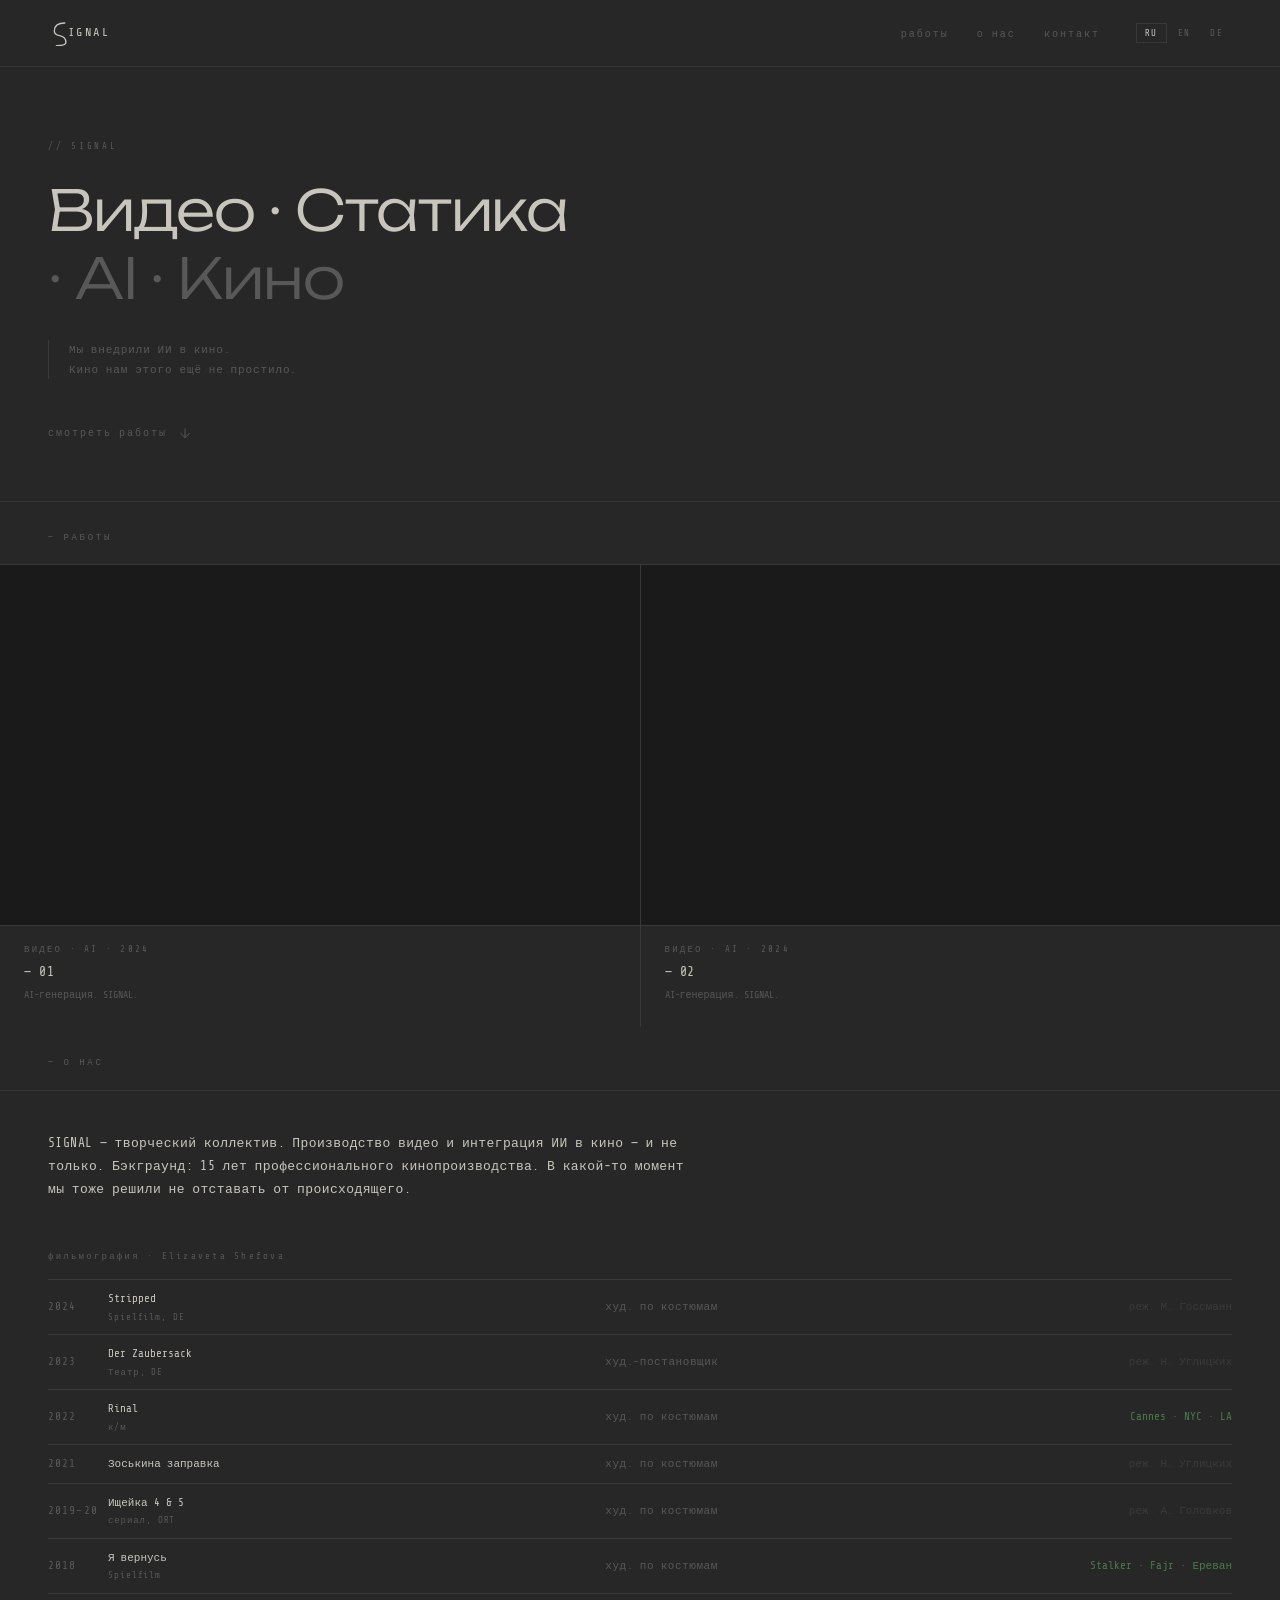
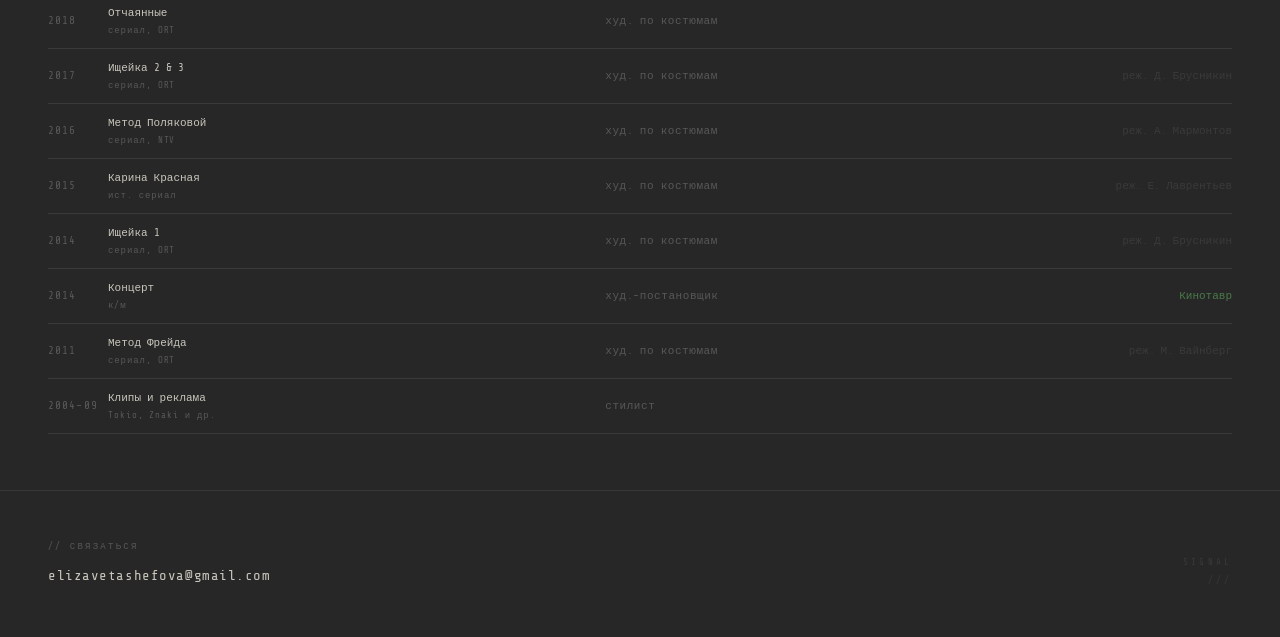
==== index.html @ f7fc9aae "Add files via upload" ====
<!DOCTYPE html>
<html lang="ru">
<head>
  <meta charset="UTF-8">
  <meta name="viewport" content="width=device-width, initial-scale=1.0">

  <!-- SEO -->
  <title>SIGNAL — Creative Collective</title>
  <meta name="description" content="SIGNAL — творческий коллектив. Видео, статика, интеграция ИИ в кино. Creative collective. Video production, AI in cinema.">
  <meta name="keywords" content="signal, видео, AI, кино, creative collective, film, video production, AI cinema">
  <meta name="author" content="Elizaveta Shefova">

  <!-- Open Graph — превью ссылки в мессенджерах -->
  <meta property="og:title" content="SIGNAL — Creative Collective">
  <meta property="og:description" content="AI was going to replace us anyway. We said hi first. Signal received.">
  <meta property="og:type" content="website">
  <!-- og:image — добавь свою картинку в assets/og.jpg (1200x630px) -->
  <!-- <meta property="og:image" content="assets/og.jpg"> -->

  <!-- Канонический URL — поменяй на свой адрес после публикации -->
  <!-- <link rel="canonical" href="https://signal13.github.io"> -->

  <link rel="stylesheet" href="style.css">
  <link rel="preconnect" href="https://fonts.googleapis.com">
  <link rel="preconnect" href="https://fonts.gstatic.com" crossorigin>
  <link href="https://fonts.googleapis.com/css2?family=Share+Tech+Mono&family=Unbounded:wght@300;400&display=swap" rel="stylesheet">
</head>

<body class="lang-ru">

  <nav class="nav">
    <a href="#hero" class="nav-logo" aria-label="SIGNAL — на главную">
      <svg class="logo-svg" viewBox="0 0 38 48" fill="none" xmlns="http://www.w3.org/2000/svg" aria-hidden="true">
        <path d="M32 5 Q12 5 12 20 Q12 27 22 29 Q34 31 34 42 Q34 48 16 48"
              stroke="#c8c6bc" stroke-width="2.5" stroke-linecap="round"/>
      </svg>
      <!-- НАЗВАНИЕ В ШАПКЕ -->
      <span class="logo-text">IGNAL</span>
    </a>

    <div class="nav-right">
      <ul class="nav-links" id="nav-links" role="navigation" aria-label="Основная навигация">
        <li><a href="#works"   data-ru="работы"  data-en="works"   data-de="arbeiten">работы</a></li>
        <li><a href="#about"   data-ru="о нас"   data-en="about"   data-de="über uns">о нас</a></li>
        <li><a href="#contact" data-ru="контакт" data-en="contact" data-de="kontakt">контакт</a></li>
      </ul>

      <div class="lang-switch" role="group" aria-label="Выбор языка">
        <button class="lang-btn active" data-lang="ru" aria-pressed="true">RU</button>
        <button class="lang-btn"        data-lang="en" aria-pressed="false">EN</button>
        <button class="lang-btn"        data-lang="de" aria-pressed="false">DE</button>
      </div>

      <button class="burger" id="burger" aria-label="Открыть меню" aria-expanded="false" aria-controls="nav-links">
        <span></span><span></span><span></span>
      </button>
    </div>
  </nav>

  <main>

    <section class="hero" id="hero">
      <div class="hero-tag">// SIGNAL</div>
      <h1 class="hero-title" id="hero-title">
        <!-- Текст подставляется из JS -->
      </h1>
      <p class="hero-quote" id="hero-quote"></p>
      <a href="#works" class="hero-cta" id="hero-cta">
        <span></span>
        <svg viewBox="0 0 24 24" fill="none" stroke="currentColor" stroke-width="1.5" aria-hidden="true">
          <path d="M12 5v14M5 12l7 7 7-7"/>
        </svg>
      </a>
    </section>

    <section class="works" id="works" aria-label="Работы">
      <div class="section-label" id="label-works"></div>
      <div class="works-grid">

        <!-- ВИДЕО 1 — замени YouTube ID после /embed/ -->
        <article class="video-card">
          <div class="video-wrap">
            <iframe width="100%" height="100%"
              src="https://www.youtube.com/embed/MFepOg4JQAk?si=-ryZv97KIbb9etAZ"
              title="SIGNAL — 01"
              frameborder="0"
              allow="accelerometer; autoplay; clipboard-write; encrypted-media; gyroscope; picture-in-picture; web-share"
              referrerpolicy="strict-origin-when-cross-origin"
              allowfullscreen>
            </iframe>
          </div>
          <div class="card-info">
            <div class="card-type" data-ru="ВИДЕО · AI · 2024" data-en="VIDEO · AI · 2024" data-de="VIDEO · KI · 2024">ВИДЕО · AI · 2024</div>
            <div class="card-title">— 01</div>
            <div class="card-desc" data-ru="AI-генерация. SIGNAL." data-en="AI generated. SIGNAL." data-de="KI-generiert. SIGNAL.">AI-генерация. SIGNAL.</div>
          </div>
        </article>

        <!-- ВИДЕО 2 -->
        <article class="video-card">
          <div class="video-wrap">
            <iframe width="100%" height="100%"
              src="https://www.youtube.com/embed/vj9r2EYatQk?si=z8hj6rut6AMSP-Cv"
              title="SIGNAL — 02"
              frameborder="0"
              allow="accelerometer; autoplay; clipboard-write; encrypted-media; gyroscope; picture-in-picture; web-share"
              referrerpolicy="strict-origin-when-cross-origin"
              allowfullscreen>
            </iframe>
          </div>
          <div class="card-info">
            <div class="card-type" data-ru="ВИДЕО · AI · 2024" data-en="VIDEO · AI · 2024" data-de="VIDEO · KI · 2024">ВИДЕО · AI · 2024</div>
            <div class="card-title">— 02</div>
            <div class="card-desc" data-ru="AI-генерация. SIGNAL." data-en="AI generated. SIGNAL." data-de="KI-generiert. SIGNAL.">AI-генерация. SIGNAL.</div>
          </div>
        </article>

        <!-- НОВОЕ ВИДЕО — копируй блок выше и вставь сюда -->

      </div>
    </section>

    <section class="about" id="about" aria-label="О нас">
      <div class="section-label" id="label-about"></div>
      <div class="about-inner">
        <p class="about-text"
           data-ru="SIGNAL — творческий коллектив. Производство видео и интеграция ИИ в кино — и не только. Бэкграунд: 15 лет профессионального кинопроизводства. В какой-то момент мы тоже решили не отставать от происходящего."
           data-en="SIGNAL — creative collective. Video production and AI integration in cinema — and beyond. Background: 15 years in professional filmmaking. At some point we decided to keep up with what's happening."
           data-de="SIGNAL — kreatives Kollektiv. Videoproduktion und KI-Integration im Kino — und darüber hinaus. Hintergrund: 15 Jahre professionelles Filmschaffen. Irgendwann haben wir beschlossen, nicht zurückzubleiben.">
        </p>

        <div class="film-section">
          <div class="film-label">фильмография · Elizaveta Shefova</div>
          <table class="film-table" aria-label="Фильмография">
            <thead class="sr-only">
              <tr><th>Год</th><th>Проект</th><th>Роль</th><th>Примечание</th></tr>
            </thead>
            <tbody>
              <tr>
                <td class="f-year">2024</td>
                <td class="f-title">Stripped <span class="f-sub" data-ru="Spielfilm, DE" data-en="Feature film, DE" data-de="Spielfilm, DE">Spielfilm, DE</span></td>
                <td class="f-role" data-ru="худ. по костюмам" data-en="Costume Designer" data-de="Kostümbildnerin">худ. по костюмам</td>
                <td class="f-note" data-ru="реж. М. Госсманн" data-en="dir. M. Gossmann" data-de="Regie: M. Gossmann">реж. М. Госсманн</td>
              </tr>
              <tr>
                <td class="f-year">2023</td>
                <td class="f-title">Der Zaubersack <span class="f-sub" data-ru="Театр, DE" data-en="Theater, DE" data-de="Theater, DE">Театр, DE</span></td>
                <td class="f-role" data-ru="худ.-постановщик" data-en="Production Designer" data-de="Bühnenbildnerin">худ.-постановщик</td>
                <td class="f-note" data-ru="реж. Н. Углицких" data-en="dir. N. Uglitskikh" data-de="Regie: N. Uglitskikh">реж. Н. Углицких</td>
              </tr>
              <tr>
                <td class="f-year">2022</td>
                <td class="f-title">Rinal <span class="f-sub" data-ru="к/м" data-en="Short film" data-de="Kurzfilm">к/м</span></td>
                <td class="f-role" data-ru="худ. по костюмам" data-en="Costume Designer" data-de="Kostümbildnerin">худ. по костюмам</td>
                <td class="f-note fest">Cannes · NYC · LA</td>
              </tr>
              <tr>
                <td class="f-year">2021</td>
                <td class="f-title" data-ru="Зоськина заправка" data-en="Zoskina Zapravka" data-de="Zoskina Zapravka">Зоськина заправка</td>
                <td class="f-role" data-ru="худ. по костюмам" data-en="Costume Designer" data-de="Kostümbildnerin">худ. по костюмам</td>
                <td class="f-note" data-ru="реж. Н. Углицких" data-en="dir. N. Uglitskikh" data-de="Regie: N. Uglitskikh">реж. Н. Углицких</td>
              </tr>
              <tr>
                <td class="f-year">2019–20</td>
                <td class="f-title" data-ru="Ищейка 4 & 5 <span class='f-sub'>сериал, ORT</span>" data-en="Ishcheyka 4 & 5 <span class='f-sub'>TV series, ORT</span>" data-de="Ishcheyka 4 & 5 <span class='f-sub'>Serie, ORT</span>">Ищейка 4 & 5 <span class="f-sub">сериал, ORT</span></td>
                <td class="f-role" data-ru="худ. по костюмам" data-en="Costume Designer" data-de="Kostümbildnerin">худ. по костюмам</td>
                <td class="f-note" data-ru="реж. А. Головков" data-en="dir. A. Golovkov" data-de="Regie: A. Golovkov">реж. А. Головков</td>
              </tr>
              <tr>
                <td class="f-year">2018</td>
                <td class="f-title" data-ru="Я вернусь <span class='f-sub'>Spielfilm</span>" data-en="Ya Vernus <span class='f-sub'>Feature film</span>" data-de="Ya Vernus <span class='f-sub'>Spielfilm</span>">Я вернусь <span class="f-sub">Spielfilm</span></td>
                <td class="f-role" data-ru="худ. по костюмам" data-en="Costume Designer" data-de="Kostümbildnerin">худ. по костюмам</td>
                <td class="f-note fest" data-ru="Stalker · Fajr · Ереван" data-en="Stalker · Fajr · Yerevan" data-de="Stalker · Fajr · Erevan">Stalker · Fajr · Ереван</td>
              </tr>
              <tr>
                <td class="f-year">2018</td>
                <td class="f-title" data-ru="Отчаянные <span class='f-sub'>сериал, ORT</span>" data-en="Otchayannye <span class='f-sub'>TV series, ORT</span>" data-de="Otchayannye <span class='f-sub'>Serie, ORT</span>">Отчаянные <span class="f-sub">сериал, ORT</span></td>
                <td class="f-role" data-ru="худ. по костюмам" data-en="Costume Designer" data-de="Kostümbildnerin">худ. по костюмам</td>
                <td class="f-note"></td>
              </tr>
              <tr>
                <td class="f-year">2017</td>
                <td class="f-title" data-ru="Ищейка 2 & 3 <span class='f-sub'>сериал, ORT</span>" data-en="Ishcheyka 2 & 3 <span class='f-sub'>TV series, ORT</span>" data-de="Ishcheyka 2 & 3 <span class='f-sub'>Serie, ORT</span>">Ищейка 2 & 3 <span class="f-sub">сериал, ORT</span></td>
                <td class="f-role" data-ru="худ. по костюмам" data-en="Costume Designer" data-de="Kostümbildnerin">худ. по костюмам</td>
                <td class="f-note" data-ru="реж. Д. Брусникин" data-en="dir. D. Brusnikin" data-de="Regie: D. Brusnikin">реж. Д. Брусникин</td>
              </tr>
              <tr>
                <td class="f-year">2016</td>
                <td class="f-title" data-ru="Метод Поляковой <span class='f-sub'>сериал, NTV</span>" data-en="Metod Poliakovoy <span class='f-sub'>TV series, NTV</span>" data-de="Metod Poliakovoy <span class='f-sub'>Serie, NTV</span>">Метод Поляковой <span class="f-sub">сериал, NTV</span></td>
                <td class="f-role" data-ru="худ. по костюмам" data-en="Costume Designer" data-de="Kostümbildnerin">худ. по костюмам</td>
                <td class="f-note" data-ru="реж. А. Мармонтов" data-en="dir. A. Marmontov" data-de="Regie: A. Marmontov">реж. А. Мармонтов</td>
              </tr>
              <tr>
                <td class="f-year">2015</td>
                <td class="f-title" data-ru="Карина Красная <span class='f-sub'>ист. сериал</span>" data-en="Karina Krasnaya <span class='f-sub'>Historical series</span>" data-de="Karina Krasnaya <span class='f-sub'>Historische Serie</span>">Карина Красная <span class="f-sub">ист. сериал</span></td>
                <td class="f-role" data-ru="худ. по костюмам" data-en="Costume Designer" data-de="Kostümbildnerin">худ. по костюмам</td>
                <td class="f-note" data-ru="реж. Е. Лаврентьев" data-en="dir. E. Lavrentiev" data-de="Regie: E. Lavrentiev">реж. Е. Лаврентьев</td>
              </tr>
              <tr>
                <td class="f-year">2014</td>
                <td class="f-title" data-ru="Ищейка 1 <span class='f-sub'>сериал, ORT</span>" data-en="Ishcheyka 1 <span class='f-sub'>TV series, ORT</span>" data-de="Ishcheyka 1 <span class='f-sub'>Serie, ORT</span>">Ищейка 1 <span class="f-sub">сериал, ORT</span></td>
                <td class="f-role" data-ru="худ. по костюмам" data-en="Costume Designer" data-de="Kostümbildnerin">худ. по костюмам</td>
                <td class="f-note" data-ru="реж. Д. Брусникин" data-en="dir. D. Brusnikin" data-de="Regie: D. Brusnikin">реж. Д. Брусникин</td>
              </tr>
              <tr>
                <td class="f-year">2014</td>
                <td class="f-title" data-ru="Концерт <span class='f-sub'>к/м</span>" data-en="Kontsert <span class='f-sub'>Short film</span>" data-de="Kontsert <span class='f-sub'>Kurzfilm</span>">Концерт <span class="f-sub">к/м</span></td>
                <td class="f-role" data-ru="худ.-постановщик" data-en="Production Designer" data-de="Szenenbildnerin">худ.-постановщик</td>
                <td class="f-note fest" data-ru="Кинотавр" data-en="Kinotavr" data-de="Kinotavr">Кинотавр</td>
              </tr>
              <tr>
                <td class="f-year">2011</td>
                <td class="f-title" data-ru="Метод Фрейда <span class='f-sub'>сериал, ORT</span>" data-en="Metod Freyda <span class='f-sub'>TV series, ORT</span>" data-de="Metod Freyda <span class='f-sub'>Serie, ORT</span>">Метод Фрейда <span class="f-sub">сериал, ORT</span></td>
                <td class="f-role" data-ru="худ. по костюмам" data-en="Costume Designer" data-de="Kostümbildnerin">худ. по костюмам</td>
                <td class="f-note" data-ru="реж. М. Вайнберг" data-en="dir. M. Vainberg" data-de="Regie: M. Vainberg">реж. М. Вайнберг</td>
              </tr>
              <tr>
                <td class="f-year">2004–09</td>
                <td class="f-title" data-ru="Клипы и реклама <span class='f-sub'>Tokio, Znaki и др.</span>" data-en="Music videos & commercials <span class='f-sub'>Tokio, Znaki et al.</span>" data-de="Musikvideos & Werbung <span class='f-sub'>Tokio, Znaki u.a.</span>">Клипы и реклама <span class="f-sub">Tokio, Znaki и др.</span></td>
                <td class="f-role" data-ru="стилист" data-en="Stylist" data-de="Stylistin">стилист</td>
                <td class="f-note"></td>
              </tr>
            </tbody>
          </table>
        </div>
      </div>
    </section>

  </main>

  <footer class="contact" id="contact">
    <div class="contact-left">
      <div class="contact-label" id="label-contact"></div>
      <!-- EMAIL — меняй в обоих местах -->
      <a href="mailto:elizavetashefova@gmail.com" class="contact-email">
        elizavetashefova@gmail.com
      </a>
    </div>
    <div class="signal-end">SIGNAL<br><span class="slashes">///</span></div>
  </footer>

  <script src="script.js"></script>
</body>
</html>
---- style.css ----
/* ═══════════════════════════════════════════════════
   SIGNAL13 — style.css
   ═══════════════════════════════════════════════════

   ЦВЕТА — меняй значения переменных ниже:
   --bg        фон страницы
   --bg2       фон при наведении
   --line      цвет линий и рамок
   --text      основной текст
   --muted     приглушённый текст
   --dim       очень приглушённый
   --fest      цвет фестивальных меток
═══════════════════════════════════════════════════ */

:root {
  --bg:     #272727;
  --bg2:    #202020;
  --line:   #383838;
  --text:   #c8c6bc;
  --muted:  #585858;
  --dim:    #3a3a3a;
  --fest:   #4a7a4a;

  /* ШРИФТЫ — меняй названия если подключаешь другие */
  --font-mono:    'Share Tech Mono', monospace;
  --font-display: 'Unbounded', sans-serif;
}

/* ─── RESET ─── */
*, *::before, *::after { box-sizing: border-box; margin: 0; padding: 0; }
html { scroll-behavior: smooth; }
img, iframe { display: block; max-width: 100%; }
a { text-decoration: none; color: inherit; }
button { background: none; border: none; cursor: pointer; font-family: inherit; }

/* ─── BASE ─── */
body {
  background: var(--bg);
  color: var(--text);
  font-family: var(--font-mono);
  line-height: 1.6;
  cursor: crosshair;
}

/* ─── NAV ─── */
.nav {
  display: flex;
  justify-content: space-between;
  align-items: center;
  padding: 20px 48px;
  border-bottom: 0.5px solid var(--line);
  position: sticky;
  top: 0;
  background: var(--bg);
  z-index: 100;
}

.nav-logo {
  display: flex;
  align-items: center;
  gap: 0;
}

.logo-svg {
  width: 20px;
  height: 26px;
}

.logo-text {
  font-family: var(--font-mono);
  font-size: 12px;
  letter-spacing: 0.2em;
  color: var(--text);
}

.nav-right {
  display: flex;
  align-items: center;
  gap: 36px;
}

.nav-links {
  display: flex;
  gap: 28px;
  list-style: none;
}

.nav-links a {
  font-size: 10px;
  letter-spacing: 0.2em;
  color: var(--muted);
  transition: color 0.2s;
}

.nav-links a:hover { color: var(--text); }

/* ─── LANG SWITCH ─── */
.lang-switch {
  display: flex;
  gap: 2px;
}

.lang-btn {
  font-family: var(--font-mono);
  font-size: 9px;
  letter-spacing: 0.15em;
  color: var(--muted);
  padding: 4px 8px;
  border: 0.5px solid transparent;
  transition: all 0.2s;
}

.lang-btn.active {
  color: var(--text);
  border-color: var(--line);
}

.lang-btn:hover { color: var(--text); }

/* ─── BURGER (мобильное меню) ─── */
.burger {
  display: none;
  flex-direction: column;
  gap: 5px;
  padding: 4px;
}

.burger span {
  display: block;
  width: 22px;
  height: 0.5px;
  background: var(--text);
  transition: all 0.3s;
}

.burger.open span:nth-child(1) { transform: rotate(45deg) translate(4px, 4px); }
.burger.open span:nth-child(2) { opacity: 0; }
.burger.open span:nth-child(3) { transform: rotate(-45deg) translate(4px, -4px); }

/* ─── HERO ─── */
.hero {
  padding: 72px 48px 56px;
  border-bottom: 0.5px solid var(--line);
}

.hero-tag {
  font-size: 9px;
  letter-spacing: 0.3em;
  color: var(--muted);
  margin-bottom: 24px;
}

.hero-title {
  font-family: var(--font-display);
  font-size: clamp(28px, 4.5vw, 56px);
  font-weight: 300;
  line-height: 1.2;
  letter-spacing: -0.02em;
  color: var(--text);
  margin-bottom: 28px;
}

.hero-quote {
  font-size: 11px;
  color: var(--muted);
  letter-spacing: 0.08em;
  line-height: 1.8;
  border-left: 0.5px solid var(--dim);
  padding-left: 20px;
  margin-bottom: 40px;
  max-width: 520px;
}

.hero-cta {
  display: inline-flex;
  align-items: center;
  gap: 10px;
  font-size: 10px;
  letter-spacing: 0.2em;
  color: var(--muted);
  transition: color 0.2s;
}

.hero-cta:hover { color: var(--text); }

.hero-cta svg {
  width: 16px;
  height: 16px;
  transition: transform 0.3s;
}

.hero-cta:hover svg { transform: translateY(3px); }

/* ─── SECTION LABEL ─── */
.section-label {
  padding: 28px 48px 20px;
  font-size: 9px;
  letter-spacing: 0.3em;
  color: var(--muted);
  border-bottom: 0.5px solid var(--line);
}

/* ─── WORKS GRID ─── */
.works-grid {
  display: grid;
  grid-template-columns: 1fr 1fr;
  gap: 1px;
  background: var(--line);
}

.video-card {
  background: var(--bg);
  transition: background 0.2s;
}

.video-card:hover { background: var(--bg2); }

.video-wrap {
  position: relative;
  padding-bottom: 56.25%; /* 16:9 */
  background: #1a1a1a;
  overflow: hidden;
}

.video-wrap iframe {
  position: absolute;
  top: 0; left: 0;
  width: 100%; height: 100%;
  border: none;
}

.card-info {
  padding: 16px 24px 24px;
  border-top: 0.5px solid var(--line);
}

.card-type {
  font-size: 9px;
  letter-spacing: 0.25em;
  color: var(--muted);
  margin-bottom: 6px;
}

.card-title {
  font-size: 13px;
  color: var(--text);
  margin-bottom: 4px;
  letter-spacing: 0.05em;
}

.card-desc {
  font-size: 10px;
  color: var(--muted);
  line-height: 1.6;
}

/* ─── ABOUT ─── */
.about-inner {
  padding: 40px 48px 56px;
}

.about-text {
  font-size: 13px;
  color: var(--text);
  line-height: 1.8;
  max-width: 640px;
  margin-bottom: 48px;
  letter-spacing: 0.03em;
}

/* ─── FILMOGRAPHY ─── */
.film-section {}

.film-label {
  font-size: 9px;
  letter-spacing: 0.25em;
  color: var(--muted);
  margin-bottom: 16px;
}

.film-table {
  width: 100%;
  border-collapse: collapse;
}

.film-table tr {
  border-bottom: 0.5px solid var(--dim);
  transition: background 0.15s;
}

.film-table tr:first-child { border-top: 0.5px solid var(--dim); }
.film-table tr:hover { background: var(--bg2); }

.film-table td {
  padding: 10px 0;
  font-size: 11px;
  vertical-align: middle;
}

.f-year  { color: var(--muted); width: 60px; letter-spacing: 0.1em; }
.f-title { color: var(--text); width: 42%; padding-right: 20px; }
.f-sub   { display: block; font-size: 9px; color: var(--muted); margin-top: 2px; letter-spacing: 0.1em; }
.f-role  { color: var(--muted); width: 28%; font-size: 10px; letter-spacing: 0.05em; }
.f-note  { color: var(--dim); font-size: 10px; text-align: right; }
.f-note.fest { color: var(--fest); }

/* ─── CONTACT ─── */
.contact {
  display: flex;
  justify-content: space-between;
  align-items: flex-end;
  padding: 48px 48px;
  border-top: 0.5px solid var(--line);
}

.contact-label {
  font-size: 9px;
  letter-spacing: 0.25em;
  color: var(--muted);
  margin-bottom: 10px;
}

.contact-email {
  font-size: 14px;
  color: var(--text);
  letter-spacing: 0.04em;
  transition: color 0.2s;
}

.contact-email:hover { color: #fff; }

.signal-end {
  font-size: 9px;
  letter-spacing: 0.35em;
  color: var(--dim);
  text-align: right;
  line-height: 2;
}

.slashes { color: var(--line); }

/* ═══════════════════════════════════════════════════
   МОБИЛЬНАЯ АДАПТАЦИЯ
   Всё что ниже — для экранов меньше 768px
═══════════════════════════════════════════════════ */
@media (max-width: 768px) {

  .nav { padding: 16px 20px; }

  .nav-links {
    display: none;
    position: absolute;
    top: 100%;
    left: 0; right: 0;
    background: var(--bg);
    border-bottom: 0.5px solid var(--line);
    flex-direction: column;
    padding: 20px;
    gap: 20px;
  }

  .nav-links.open { display: flex; }
  .burger { display: flex; }

  .hero { padding: 40px 20px 36px; }
  .section-label { padding: 24px 20px 16px; }

  .works-grid { grid-template-columns: 1fr; }

  .about-inner { padding: 32px 20px 40px; }

  /* Скрываем некоторые колонки таблицы на мобильном */
  .f-role, .f-note { display: none; }

  .contact {
    flex-direction: column;
    align-items: flex-start;
    gap: 24px;
    padding: 36px 20px;
  }
}

/* ─── АНИМАЦИЯ ПОЯВЛЕНИЯ ─── */
.fade-in {
  opacity: 0;
  transform: translateY(14px);
  transition: opacity 0.45s ease, transform 0.45s ease;
}
.fade-in.visible {
  opacity: 1;
  transform: translateY(0);
}

/* ─── SCREEN READER ONLY ─── */
.sr-only {
  position: absolute;
  width: 1px; height: 1px;
  padding: 0; margin: -1px;
  overflow: hidden;
  clip: rect(0,0,0,0);
  border: 0;
}

/* ─── МОБИЛЬНАЯ ТАБЛИЦА — горизонтальный скролл ─── */
@media (max-width: 768px) {
  .film-section { overflow-x: auto; -webkit-overflow-scrolling: touch; }
  .film-table { min-width: 420px; }
  .f-note { display: table-cell; }
}

/* ─── OVERFLOW GUARD — ничего не вылезает за экран ─── */
html, body { overflow-x: hidden; }
* { min-width: 0; }

/* ─── HERO TITLE — кинематографичный ритм ─── */
.hero-title em {
  color: var(--muted);
  font-style: normal;
  font-weight: 300;
}

/* ─── TABLET (768px – 1024px) ─── */
@media (min-width: 769px) and (max-width: 1024px) {
  .nav { padding: 18px 28px; }
  .hero { padding: 52px 28px 40px; }
  .section-label { padding: 24px 28px 16px; }
  .about-inner { padding: 32px 28px 48px; }
  .contact { padding: 36px 28px; }
  .hero-title { font-size: clamp(24px, 3.5vw, 38px); }
}

/* ─── МОБИЛЬНАЯ ТАБЛИЦА — горизонтальный скролл ─── */
@media (max-width: 768px) {
  .film-section { overflow-x: auto; -webkit-overflow-scrolling: touch; }
  .film-table { min-width: 420px; }
  .f-note { display: table-cell; }

  /* hero на мобильном — чуть компактнее */
  .hero-title { font-size: clamp(22px, 7vw, 32px); }
  .hero-quote { font-size: 10px; }

  /* nav не ломается на узких экранах */
  .nav-right { gap: 12px; }
  .lang-switch { gap: 1px; }
  .lang-btn { padding: 4px 6px; font-size: 8px; }
}

/* ─── SCREEN READER ONLY ─── */
.sr-only {
  position: absolute;
  width: 1px; height: 1px;
  padding: 0; margin: -1px;
  overflow: hidden;
  clip: rect(0,0,0,0);
  border: 0;
}
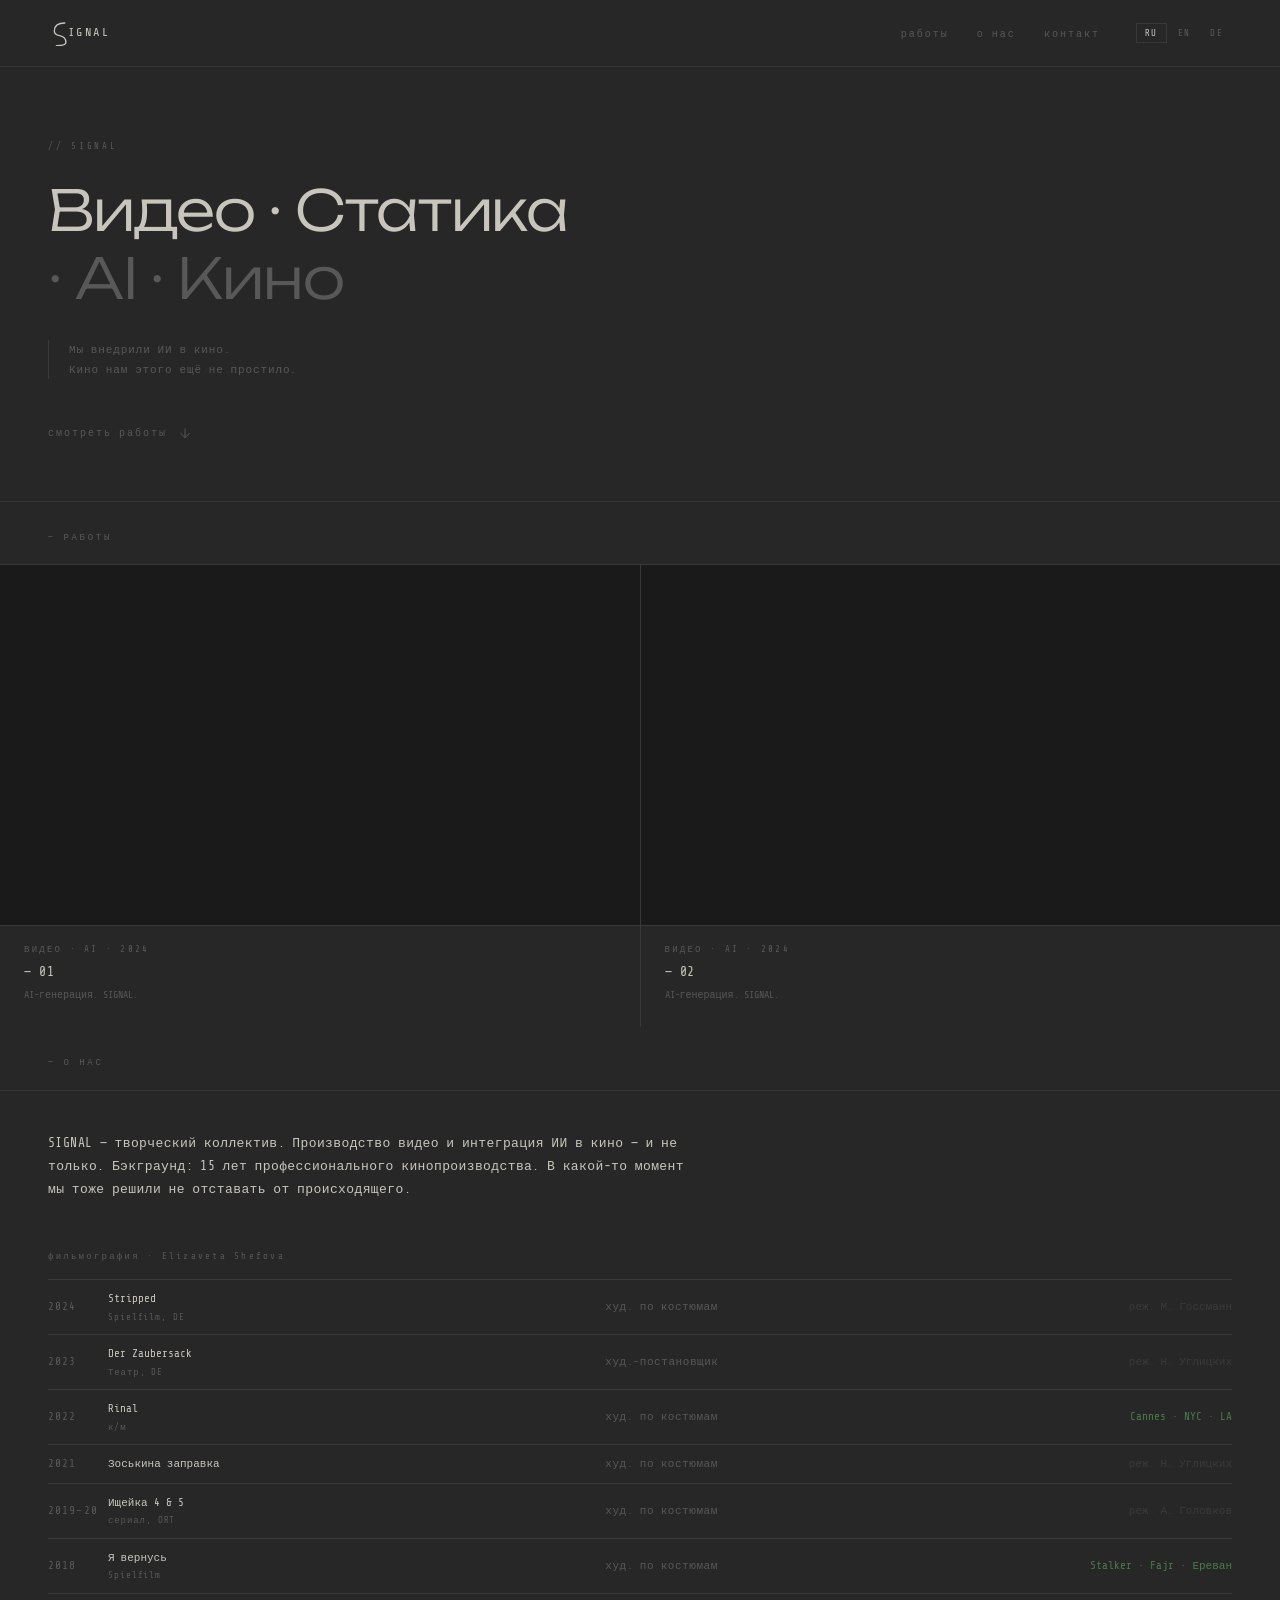
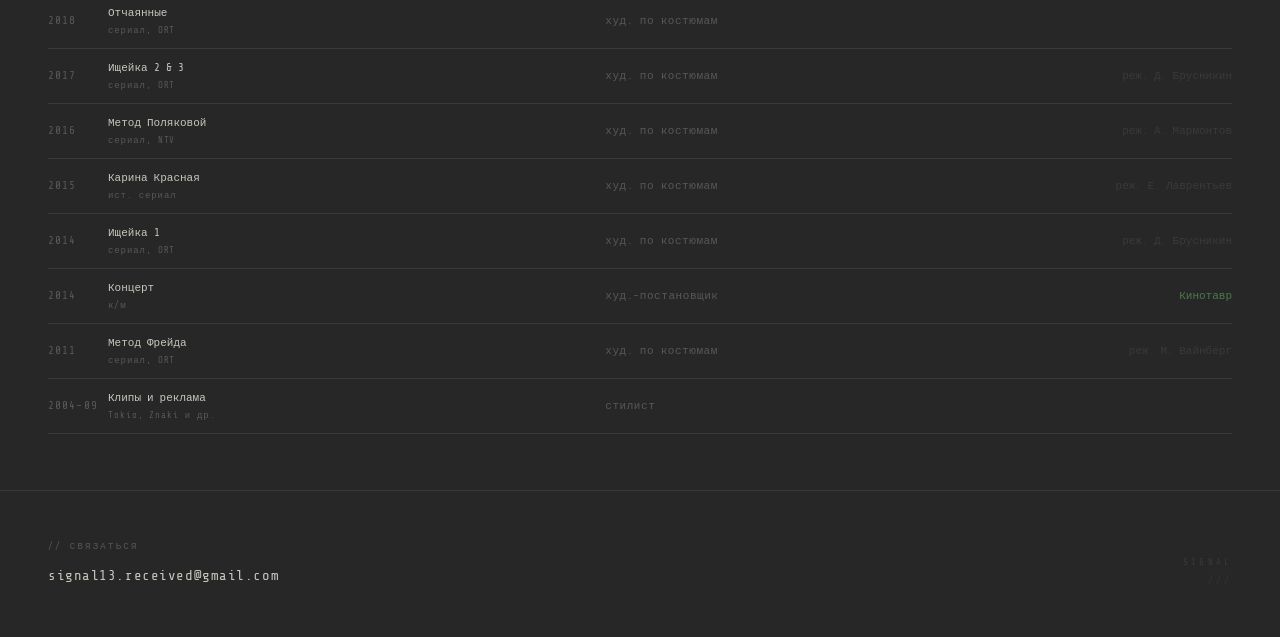
==== commit 6d3d8a28: "Add files via upload" ====
--- a/index.html
+++ b/index.html
@@ -232,8 +232,8 @@
     <div class="contact-left">
       <div class="contact-label" id="label-contact"></div>
       <!-- EMAIL — меняй в обоих местах -->
-      <a href="mailto:elizavetashefova@gmail.com" class="contact-email">
-        elizavetashefova@gmail.com
+      <a href="mailto:signal13.received@gmail.com" class="contact-email">
+        signal13.received@gmail.com
       </a>
     </div>
     <div class="signal-end">SIGNAL<br><span class="slashes">///</span></div>
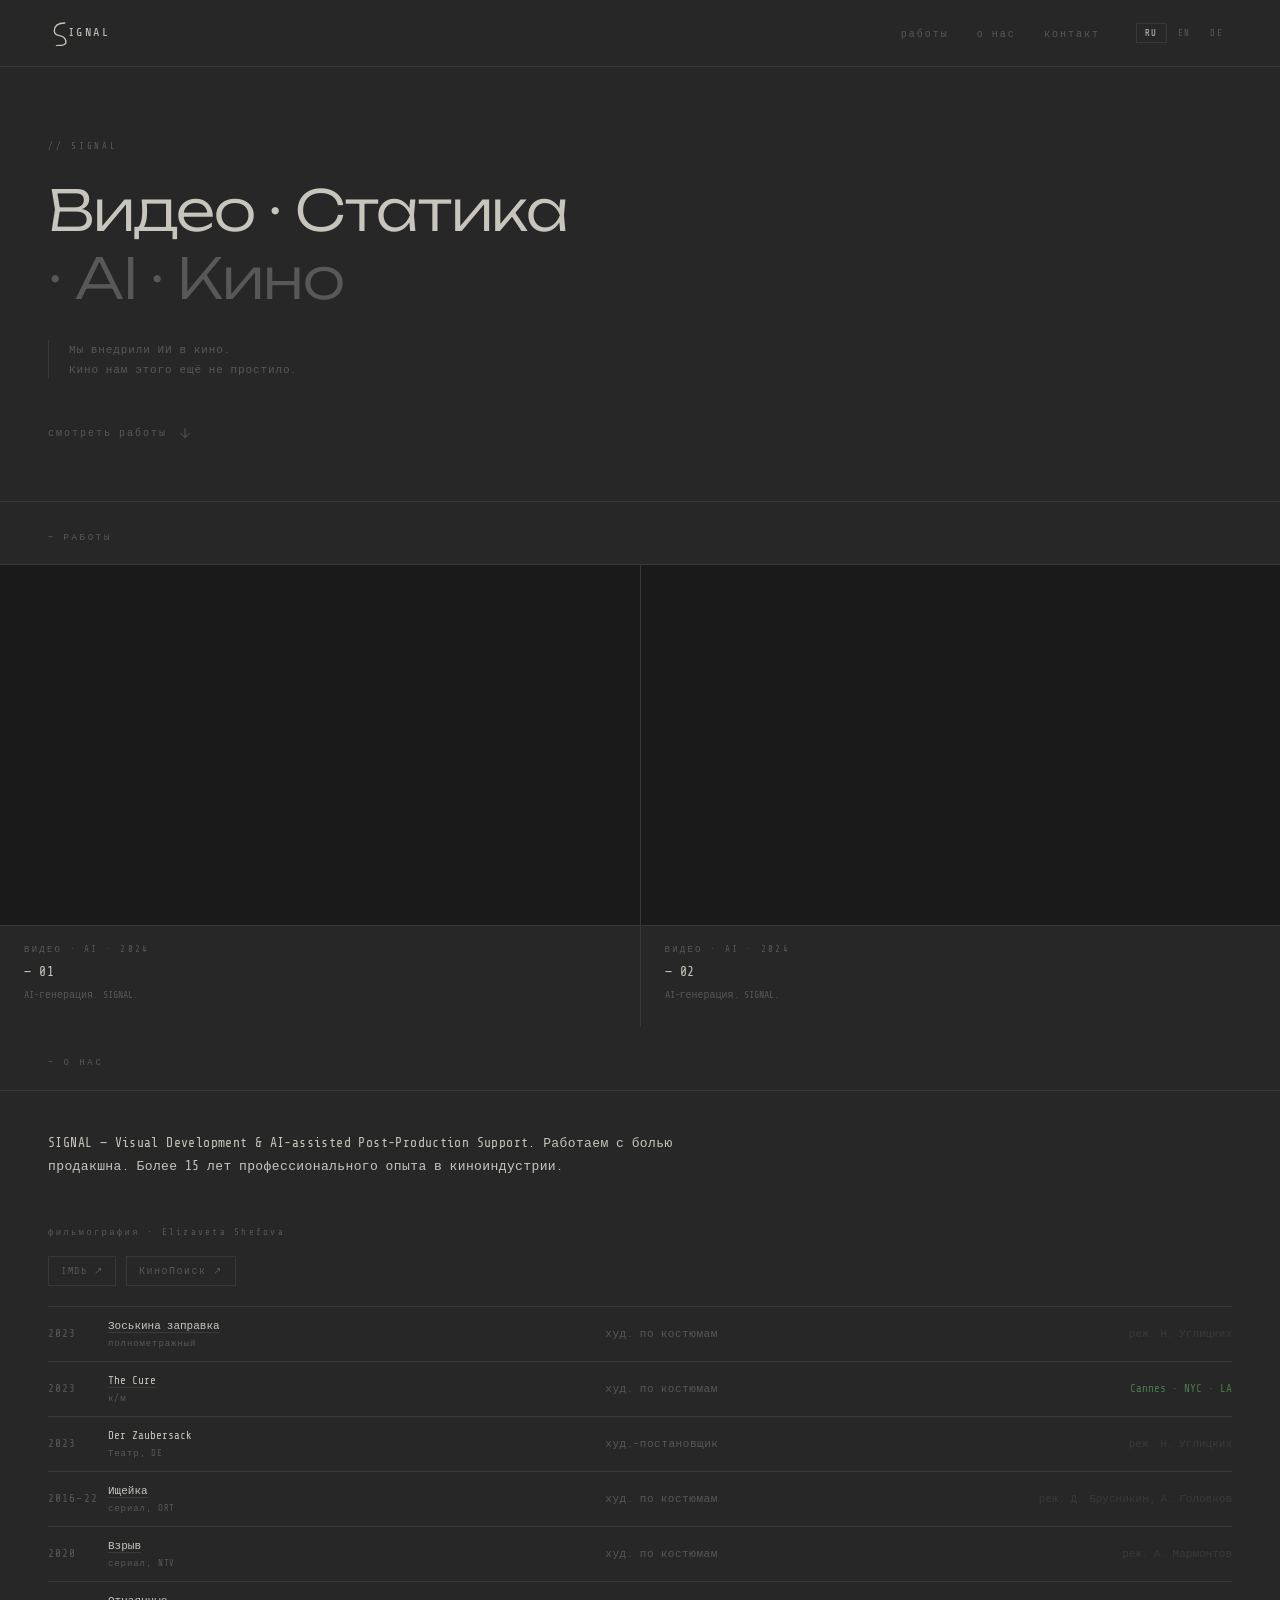
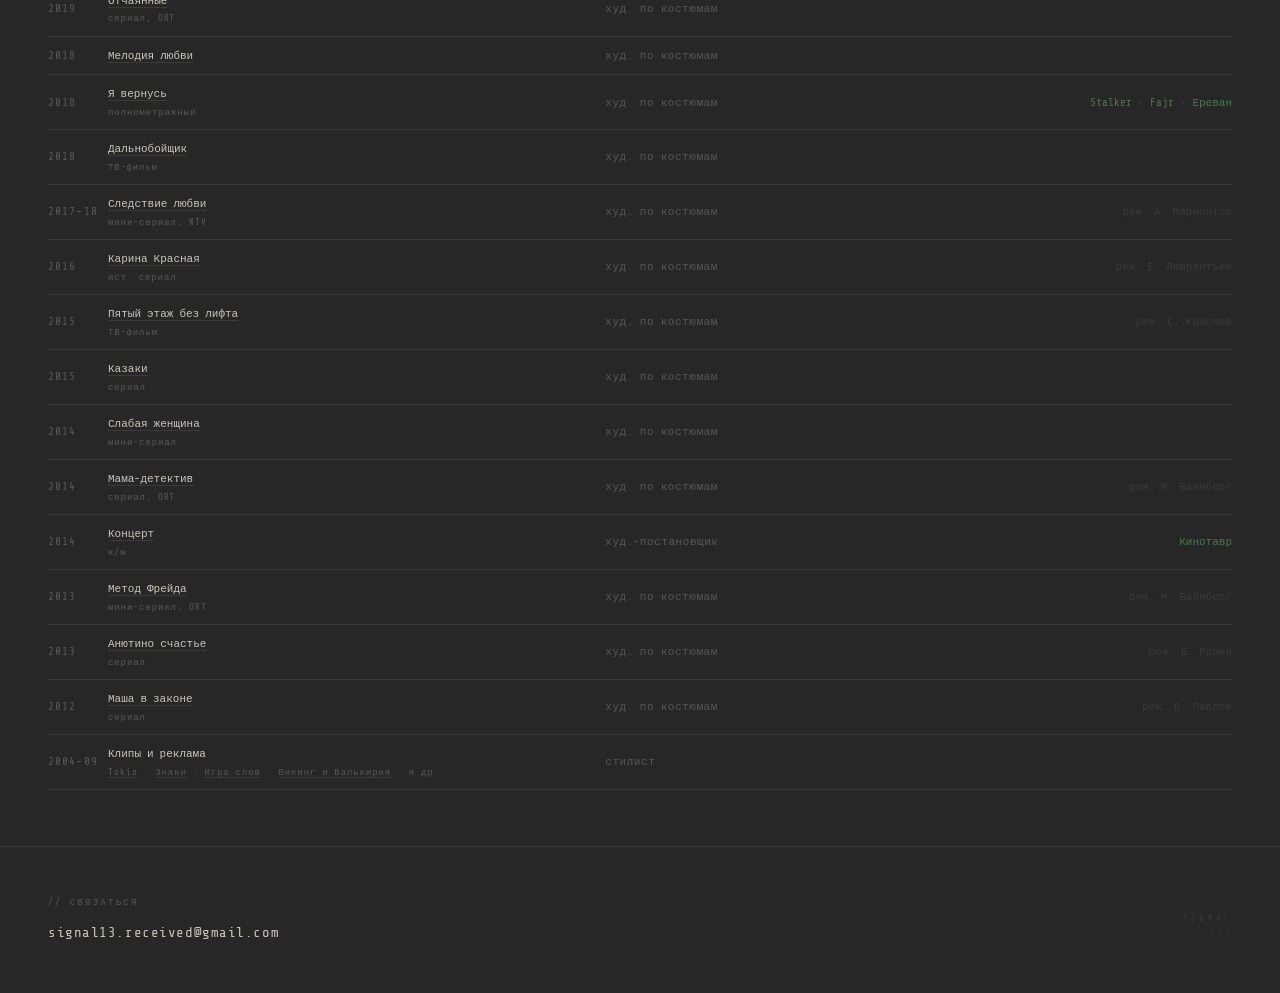
==== commit 2fed2a5f: "Add files via upload" ====
--- a/index.html
+++ b/index.html
@@ -124,99 +124,139 @@
       <div class="section-label" id="label-about"></div>
       <div class="about-inner">
         <p class="about-text"
-           data-ru="SIGNAL — творческий коллектив. Производство видео и интеграция ИИ в кино — и не только. Бэкграунд: 15 лет профессионального кинопроизводства. В какой-то момент мы тоже решили не отставать от происходящего."
-           data-en="SIGNAL — creative collective. Video production and AI integration in cinema — and beyond. Background: 15 years in professional filmmaking. At some point we decided to keep up with what's happening."
-           data-de="SIGNAL — kreatives Kollektiv. Videoproduktion und KI-Integration im Kino — und darüber hinaus. Hintergrund: 15 Jahre professionelles Filmschaffen. Irgendwann haben wir beschlossen, nicht zurückzubleiben.">
+           data-ru="SIGNAL — Visual Development & AI-assisted Post-Production Support. Работаем с болью продакшна. Более 15 лет профессионального опыта в киноиндустрии."
+           data-en="SIGNAL — Visual Development & AI-assisted Post-Production Support. Working with production pain. 15+ years of professional film production experience."
+           data-de="SIGNAL — Visual Development & KI-gestützte Postproduktion. Wir arbeiten mit den Problemen der Produktion. Über 15 Jahre professionelle Erfahrung in der Filmproduktion.">
         </p>
 
         <div class="film-section">
           <div class="film-label">фильмография · Elizaveta Shefova</div>
+          <div class="film-links">
+            <a class="film-btn" href="https://www.imdb.com/name/nm13843572/" target="_blank" rel="noopener">IMDb ↗</a>
+            <a class="film-btn" href="https://www.kinopoisk.ru/name/3715679/" target="_blank" rel="noopener" data-ru="КиноПоиск ↗" data-en="Kinopoisk ↗" data-de="Kinopoisk ↗">КиноПоиск ↗</a>
+          </div>
           <table class="film-table" aria-label="Фильмография">
             <thead class="sr-only">
               <tr><th>Год</th><th>Проект</th><th>Роль</th><th>Примечание</th></tr>
             </thead>
             <tbody>
               <tr>
-                <td class="f-year">2024</td>
-                <td class="f-title">Stripped <span class="f-sub" data-ru="Spielfilm, DE" data-en="Feature film, DE" data-de="Spielfilm, DE">Spielfilm, DE</span></td>
-                <td class="f-role" data-ru="худ. по костюмам" data-en="Costume Designer" data-de="Kostümbildnerin">худ. по костюмам</td>
-                <td class="f-note" data-ru="реж. М. Госсманн" data-en="dir. M. Gossmann" data-de="Regie: M. Gossmann">реж. М. Госсманн</td>
-              </tr>
-              <tr>
                 <td class="f-year">2023</td>
-                <td class="f-title">Der Zaubersack <span class="f-sub" data-ru="Театр, DE" data-en="Theater, DE" data-de="Theater, DE">Театр, DE</span></td>
+                <td class="f-title" data-ru="<a class='f-link' href='https://www.imdb.com/title/tt24084852/' target='_blank' rel='noopener'>Зоськина заправка</a> <span class='f-sub'>полнометражный</span>" data-en="<a class='f-link' href='https://www.imdb.com/title/tt24084852/' target='_blank' rel='noopener'>Zoskina zapravka</a> <span class='f-sub'>Feature film</span>" data-de="<a class='f-link' href='https://www.imdb.com/title/tt24084852/' target='_blank' rel='noopener'>Zoskina zapravka</a> <span class='f-sub'>Spielfilm</span>"><a class='f-link' href='https://www.imdb.com/title/tt24084852/' target='_blank' rel='noopener'>Зоськина заправка</a> <span class='f-sub'>полнометражный</span></td>
+                <td class="f-role" data-ru="худ. по костюмам" data-en="Costume Designer" data-de="Kostümbildnerin">худ. по костюмам</td>
+                <td class="f-note" data-ru="реж. Н. Углицких" data-en="dir. N. Uglitskikh" data-de="Regie: N. Uglitskikh">реж. Н. Углицких</td>
+              </tr>
+              <tr>
+                <td class="f-year">2023</td>
+                <td class="f-title" data-ru="<a class='f-link' href='https://www.imdb.com/title/tt27830624/' target='_blank' rel='noopener'>The Cure</a> <span class='f-sub'>к/м</span>" data-en="<a class='f-link' href='https://www.imdb.com/title/tt27830624/' target='_blank' rel='noopener'>The Cure</a> <span class='f-sub'>Short film</span>" data-de="<a class='f-link' href='https://www.imdb.com/title/tt27830624/' target='_blank' rel='noopener'>The Cure</a> <span class='f-sub'>Kurzfilm</span>"><a class='f-link' href='https://www.imdb.com/title/tt27830624/' target='_blank' rel='noopener'>The Cure</a> <span class='f-sub'>к/м</span></td>
+                <td class="f-role" data-ru="худ. по костюмам" data-en="Costume Designer" data-de="Kostümbildnerin">худ. по костюмам</td>
+                <td class="f-note fest" data-ru="Cannes · NYC · LA" data-en="Cannes · NYC · LA" data-de="Cannes · NYC · LA">Cannes · NYC · LA</td>
+              </tr>
+              <tr>
+                <td class="f-year">2023</td>
+                <td class="f-title" data-ru="Der Zaubersack <span class='f-sub'>Театр, DE</span>" data-en="Der Zaubersack <span class='f-sub'>Theater, DE</span>" data-de="Der Zaubersack <span class='f-sub'>Theater, DE</span>">Der Zaubersack <span class='f-sub'>Театр, DE</span></td>
                 <td class="f-role" data-ru="худ.-постановщик" data-en="Production Designer" data-de="Bühnenbildnerin">худ.-постановщик</td>
                 <td class="f-note" data-ru="реж. Н. Углицких" data-en="dir. N. Uglitskikh" data-de="Regie: N. Uglitskikh">реж. Н. Углицких</td>
               </tr>
               <tr>
-                <td class="f-year">2022</td>
-                <td class="f-title">Rinal <span class="f-sub" data-ru="к/м" data-en="Short film" data-de="Kurzfilm">к/м</span></td>
-                <td class="f-role" data-ru="худ. по костюмам" data-en="Costume Designer" data-de="Kostümbildnerin">худ. по костюмам</td>
-                <td class="f-note fest">Cannes · NYC · LA</td>
-              </tr>
-              <tr>
-                <td class="f-year">2021</td>
-                <td class="f-title" data-ru="Зоськина заправка" data-en="Zoskina Zapravka" data-de="Zoskina Zapravka">Зоськина заправка</td>
-                <td class="f-role" data-ru="худ. по костюмам" data-en="Costume Designer" data-de="Kostümbildnerin">худ. по костюмам</td>
-                <td class="f-note" data-ru="реж. Н. Углицких" data-en="dir. N. Uglitskikh" data-de="Regie: N. Uglitskikh">реж. Н. Углицких</td>
-              </tr>
-              <tr>
-                <td class="f-year">2019–20</td>
-                <td class="f-title" data-ru="Ищейка 4 & 5 <span class='f-sub'>сериал, ORT</span>" data-en="Ishcheyka 4 & 5 <span class='f-sub'>TV series, ORT</span>" data-de="Ishcheyka 4 & 5 <span class='f-sub'>Serie, ORT</span>">Ищейка 4 & 5 <span class="f-sub">сериал, ORT</span></td>
-                <td class="f-role" data-ru="худ. по костюмам" data-en="Costume Designer" data-de="Kostümbildnerin">худ. по костюмам</td>
-                <td class="f-note" data-ru="реж. А. Головков" data-en="dir. A. Golovkov" data-de="Regie: A. Golovkov">реж. А. Головков</td>
+                <td class="f-year">2016–22</td>
+                <td class="f-title" data-ru="<a class='f-link' href='https://www.imdb.com/title/tt10580146/' target='_blank' rel='noopener'>Ищейка</a> <span class='f-sub'>сериал, ORT</span>" data-en="<a class='f-link' href='https://www.imdb.com/title/tt10580146/' target='_blank' rel='noopener'>Ishcheyka</a> <span class='f-sub'>TV series, ORT</span>" data-de="<a class='f-link' href='https://www.imdb.com/title/tt10580146/' target='_blank' rel='noopener'>Ishcheyka</a> <span class='f-sub'>Serie, ORT</span>"><a class='f-link' href='https://www.imdb.com/title/tt10580146/' target='_blank' rel='noopener'>Ищейка</a> <span class='f-sub'>сериал, ORT</span></td>
+                <td class="f-role" data-ru="худ. по костюмам" data-en="Costume Designer" data-de="Kostümbildnerin">худ. по костюмам</td>
+                <td class="f-note" data-ru="реж. Д. Брусникин, А. Головков" data-en="dir. D. Brusnikin, A. Golovkov" data-de="Regie: D. Brusnikin, A. Golovkov">реж. Д. Брусникин, А. Головков</td>
+              </tr>
+              <tr>
+                <td class="f-year">2020</td>
+                <td class="f-title" data-ru="<a class='f-link' href='https://www.imdb.com/title/tt12544076/' target='_blank' rel='noopener'>Взрыв</a> <span class='f-sub'>сериал, NTV</span>" data-en="<a class='f-link' href='https://www.imdb.com/title/tt12544076/' target='_blank' rel='noopener'>Vzryv</a> <span class='f-sub'>TV series, NTV</span>" data-de="<a class='f-link' href='https://www.imdb.com/title/tt12544076/' target='_blank' rel='noopener'>Vzryv</a> <span class='f-sub'>Serie, NTV</span>"><a class='f-link' href='https://www.imdb.com/title/tt12544076/' target='_blank' rel='noopener'>Взрыв</a> <span class='f-sub'>сериал, NTV</span></td>
+                <td class="f-role" data-ru="худ. по костюмам" data-en="Costume Designer" data-de="Kostümbildnerin">худ. по костюмам</td>
+                <td class="f-note" data-ru="реж. А. Мармонтов" data-en="dir. A. Marmontov" data-de="Regie: A. Marmontov">реж. А. Мармонтов</td>
+              </tr>
+              <tr>
+                <td class="f-year">2019</td>
+                <td class="f-title" data-ru="<a class='f-link' href='https://www.imdb.com/title/tt10254820/' target='_blank' rel='noopener'>Отчаянные</a> <span class='f-sub'>сериал, ORT</span>" data-en="<a class='f-link' href='https://www.imdb.com/title/tt10254820/' target='_blank' rel='noopener'>Otchayannye</a> <span class='f-sub'>TV series, ORT</span>" data-de="<a class='f-link' href='https://www.imdb.com/title/tt10254820/' target='_blank' rel='noopener'>Otchayannye</a> <span class='f-sub'>Serie, ORT</span>"><a class='f-link' href='https://www.imdb.com/title/tt10254820/' target='_blank' rel='noopener'>Отчаянные</a> <span class='f-sub'>сериал, ORT</span></td>
+                <td class="f-role" data-ru="худ. по костюмам" data-en="Costume Designer" data-de="Kostümbildnerin">худ. по костюмам</td>
+                <td class="f-note"></td>
               </tr>
               <tr>
                 <td class="f-year">2018</td>
-                <td class="f-title" data-ru="Я вернусь <span class='f-sub'>Spielfilm</span>" data-en="Ya Vernus <span class='f-sub'>Feature film</span>" data-de="Ya Vernus <span class='f-sub'>Spielfilm</span>">Я вернусь <span class="f-sub">Spielfilm</span></td>
+                <td class="f-title" data-ru="<a class='f-link' href='https://www.imdb.com/title/tt15296170/' target='_blank' rel='noopener'>Мелодия любви</a>" data-en="<a class='f-link' href='https://www.imdb.com/title/tt15296170/' target='_blank' rel='noopener'>Melodiya lyubvi</a>" data-de="<a class='f-link' href='https://www.imdb.com/title/tt15296170/' target='_blank' rel='noopener'>Melodiya lyubvi</a>"><a class='f-link' href='https://www.imdb.com/title/tt15296170/' target='_blank' rel='noopener'>Мелодия любви</a></td>
+                <td class="f-role" data-ru="худ. по костюмам" data-en="Costume Designer" data-de="Kostümbildnerin">худ. по костюмам</td>
+                <td class="f-note"></td>
+              </tr>
+              <tr>
+                <td class="f-year">2018</td>
+                <td class="f-title" data-ru="<a class='f-link' href='https://www.imdb.com/title/tt9105846/' target='_blank' rel='noopener'>Я вернусь</a> <span class='f-sub'>полнометражный</span>" data-en="<a class='f-link' href='https://www.imdb.com/title/tt9105846/' target='_blank' rel='noopener'>I&#39;ll come back home</a> <span class='f-sub'>Feature film</span>" data-de="<a class='f-link' href='https://www.imdb.com/title/tt9105846/' target='_blank' rel='noopener'>I&#39;ll come back home</a> <span class='f-sub'>Spielfilm</span>"><a class='f-link' href='https://www.imdb.com/title/tt9105846/' target='_blank' rel='noopener'>Я вернусь</a> <span class='f-sub'>полнометражный</span></td>
                 <td class="f-role" data-ru="худ. по костюмам" data-en="Costume Designer" data-de="Kostümbildnerin">худ. по костюмам</td>
                 <td class="f-note fest" data-ru="Stalker · Fajr · Ереван" data-en="Stalker · Fajr · Yerevan" data-de="Stalker · Fajr · Erevan">Stalker · Fajr · Ереван</td>
               </tr>
               <tr>
                 <td class="f-year">2018</td>
-                <td class="f-title" data-ru="Отчаянные <span class='f-sub'>сериал, ORT</span>" data-en="Otchayannye <span class='f-sub'>TV series, ORT</span>" data-de="Otchayannye <span class='f-sub'>Serie, ORT</span>">Отчаянные <span class="f-sub">сериал, ORT</span></td>
-                <td class="f-role" data-ru="худ. по костюмам" data-en="Costume Designer" data-de="Kostümbildnerin">худ. по костюмам</td>
-                <td class="f-note"></td>
-              </tr>
-              <tr>
-                <td class="f-year">2017</td>
-                <td class="f-title" data-ru="Ищейка 2 & 3 <span class='f-sub'>сериал, ORT</span>" data-en="Ishcheyka 2 & 3 <span class='f-sub'>TV series, ORT</span>" data-de="Ishcheyka 2 & 3 <span class='f-sub'>Serie, ORT</span>">Ищейка 2 & 3 <span class="f-sub">сериал, ORT</span></td>
-                <td class="f-role" data-ru="худ. по костюмам" data-en="Costume Designer" data-de="Kostümbildnerin">худ. по костюмам</td>
-                <td class="f-note" data-ru="реж. Д. Брусникин" data-en="dir. D. Brusnikin" data-de="Regie: D. Brusnikin">реж. Д. Брусникин</td>
+                <td class="f-title" data-ru="<a class='f-link' href='https://www.imdb.com/title/tt10908802/' target='_blank' rel='noopener'>Дальнобойщик</a> <span class='f-sub'>ТВ-фильм</span>" data-en="<a class='f-link' href='https://www.imdb.com/title/tt10908802/' target='_blank' rel='noopener'>Dalnoboyshchik</a> <span class='f-sub'>TV movie</span>" data-de="<a class='f-link' href='https://www.imdb.com/title/tt10908802/' target='_blank' rel='noopener'>Dalnoboyshchik</a> <span class='f-sub'>TV-Film</span>"><a class='f-link' href='https://www.imdb.com/title/tt10908802/' target='_blank' rel='noopener'>Дальнобойщик</a> <span class='f-sub'>ТВ-фильм</span></td>
+                <td class="f-role" data-ru="худ. по костюмам" data-en="Costume Designer" data-de="Kostümbildnerin">худ. по костюмам</td>
+                <td class="f-note"></td>
+              </tr>
+              <tr>
+                <td class="f-year">2017–18</td>
+                <td class="f-title" data-ru="<a class='f-link' href='https://www.imdb.com/title/tt15223892/' target='_blank' rel='noopener'>Следствие любви</a> <span class='f-sub'>мини-сериал, NTV</span>" data-en="<a class='f-link' href='https://www.imdb.com/title/tt15223892/' target='_blank' rel='noopener'>Sledstviye lyubvi</a> <span class='f-sub'>Mini-series, NTV</span>" data-de="<a class='f-link' href='https://www.imdb.com/title/tt15223892/' target='_blank' rel='noopener'>Sledstviye lyubvi</a> <span class='f-sub'>Miniserie, NTV</span>"><a class='f-link' href='https://www.imdb.com/title/tt15223892/' target='_blank' rel='noopener'>Следствие любви</a> <span class='f-sub'>мини-сериал, NTV</span></td>
+                <td class="f-role" data-ru="худ. по костюмам" data-en="Costume Designer" data-de="Kostümbildnerin">худ. по костюмам</td>
+                <td class="f-note" data-ru="реж. А. Мармонтов" data-en="dir. A. Marmontov" data-de="Regie: A. Marmontov">реж. А. Мармонтов</td>
               </tr>
               <tr>
                 <td class="f-year">2016</td>
-                <td class="f-title" data-ru="Метод Поляковой <span class='f-sub'>сериал, NTV</span>" data-en="Metod Poliakovoy <span class='f-sub'>TV series, NTV</span>" data-de="Metod Poliakovoy <span class='f-sub'>Serie, NTV</span>">Метод Поляковой <span class="f-sub">сериал, NTV</span></td>
-                <td class="f-role" data-ru="худ. по костюмам" data-en="Costume Designer" data-de="Kostümbildnerin">худ. по костюмам</td>
-                <td class="f-note" data-ru="реж. А. Мармонтов" data-en="dir. A. Marmontov" data-de="Regie: A. Marmontov">реж. А. Мармонтов</td>
+                <td class="f-title" data-ru="<a class='f-link' href='https://www.imdb.com/title/tt11198994/' target='_blank' rel='noopener'>Карина Красная</a> <span class='f-sub'>ист. сериал</span>" data-en="<a class='f-link' href='https://www.imdb.com/title/tt11198994/' target='_blank' rel='noopener'>Karina Krasnaya</a> <span class='f-sub'>Historical series</span>" data-de="<a class='f-link' href='https://www.imdb.com/title/tt11198994/' target='_blank' rel='noopener'>Karina Krasnaya</a> <span class='f-sub'>Historische Serie</span>"><a class='f-link' href='https://www.imdb.com/title/tt11198994/' target='_blank' rel='noopener'>Карина Красная</a> <span class='f-sub'>ист. сериал</span></td>
+                <td class="f-role" data-ru="худ. по костюмам" data-en="Costume Designer" data-de="Kostümbildnerin">худ. по костюмам</td>
+                <td class="f-note" data-ru="реж. Е. Лаврентьев" data-en="dir. E. Lavrentiev" data-de="Regie: E. Lavrentiev">реж. Е. Лаврентьев</td>
               </tr>
               <tr>
                 <td class="f-year">2015</td>
-                <td class="f-title" data-ru="Карина Красная <span class='f-sub'>ист. сериал</span>" data-en="Karina Krasnaya <span class='f-sub'>Historical series</span>" data-de="Karina Krasnaya <span class='f-sub'>Historische Serie</span>">Карина Красная <span class="f-sub">ист. сериал</span></td>
-                <td class="f-role" data-ru="худ. по костюмам" data-en="Costume Designer" data-de="Kostümbildnerin">худ. по костюмам</td>
-                <td class="f-note" data-ru="реж. Е. Лаврентьев" data-en="dir. E. Lavrentiev" data-de="Regie: E. Lavrentiev">реж. Е. Лаврентьев</td>
+                <td class="f-title" data-ru="<a class='f-link' href='https://www.imdb.com/title/tt19375592/' target='_blank' rel='noopener'>Пятый этаж без лифта</a> <span class='f-sub'>ТВ-фильм</span>" data-en="<a class='f-link' href='https://www.imdb.com/title/tt19375592/' target='_blank' rel='noopener'>Pyatiy etazh bez lifta</a> <span class='f-sub'>TV movie</span>" data-de="<a class='f-link' href='https://www.imdb.com/title/tt19375592/' target='_blank' rel='noopener'>Pyatiy etazh bez lifta</a> <span class='f-sub'>TV-Film</span>"><a class='f-link' href='https://www.imdb.com/title/tt19375592/' target='_blank' rel='noopener'>Пятый этаж без лифта</a> <span class='f-sub'>ТВ-фильм</span></td>
+                <td class="f-role" data-ru="худ. по костюмам" data-en="Costume Designer" data-de="Kostümbildnerin">худ. по костюмам</td>
+                <td class="f-note" data-ru="реж. С. Краснов" data-en="dir. S. Krasnov" data-de="Regie: S. Krasnov">реж. С. Краснов</td>
+              </tr>
+              <tr>
+                <td class="f-year">2015</td>
+                <td class="f-title" data-ru="<a class='f-link' href='https://www.imdb.com/title/tt4787006/' target='_blank' rel='noopener'>Казаки</a> <span class='f-sub'>сериал</span>" data-en="<a class='f-link' href='https://www.imdb.com/title/tt4787006/' target='_blank' rel='noopener'>Kazaki</a> <span class='f-sub'>TV series</span>" data-de="<a class='f-link' href='https://www.imdb.com/title/tt4787006/' target='_blank' rel='noopener'>Kazaki</a> <span class='f-sub'>Serie</span>"><a class='f-link' href='https://www.imdb.com/title/tt4787006/' target='_blank' rel='noopener'>Казаки</a> <span class='f-sub'>сериал</span></td>
+                <td class="f-role" data-ru="худ. по костюмам" data-en="Costume Designer" data-de="Kostümbildnerin">худ. по костюмам</td>
+                <td class="f-note"></td>
               </tr>
               <tr>
                 <td class="f-year">2014</td>
-                <td class="f-title" data-ru="Ищейка 1 <span class='f-sub'>сериал, ORT</span>" data-en="Ishcheyka 1 <span class='f-sub'>TV series, ORT</span>" data-de="Ishcheyka 1 <span class='f-sub'>Serie, ORT</span>">Ищейка 1 <span class="f-sub">сериал, ORT</span></td>
-                <td class="f-role" data-ru="худ. по костюмам" data-en="Costume Designer" data-de="Kostümbildnerin">худ. по костюмам</td>
-                <td class="f-note" data-ru="реж. Д. Брусникин" data-en="dir. D. Brusnikin" data-de="Regie: D. Brusnikin">реж. Д. Брусникин</td>
+                <td class="f-title" data-ru="<a class='f-link' href='https://www.imdb.com/title/tt12264542/' target='_blank' rel='noopener'>Слабая женщина</a> <span class='f-sub'>мини-сериал</span>" data-en="<a class='f-link' href='https://www.imdb.com/title/tt12264542/' target='_blank' rel='noopener'>Slabaya zhenshchina</a> <span class='f-sub'>Mini-series</span>" data-de="<a class='f-link' href='https://www.imdb.com/title/tt12264542/' target='_blank' rel='noopener'>Slabaya zhenshchina</a> <span class='f-sub'>Miniserie</span>"><a class='f-link' href='https://www.imdb.com/title/tt12264542/' target='_blank' rel='noopener'>Слабая женщина</a> <span class='f-sub'>мини-сериал</span></td>
+                <td class="f-role" data-ru="худ. по костюмам" data-en="Costume Designer" data-de="Kostümbildnerin">худ. по костюмам</td>
+                <td class="f-note"></td>
               </tr>
               <tr>
                 <td class="f-year">2014</td>
-                <td class="f-title" data-ru="Концерт <span class='f-sub'>к/м</span>" data-en="Kontsert <span class='f-sub'>Short film</span>" data-de="Kontsert <span class='f-sub'>Kurzfilm</span>">Концерт <span class="f-sub">к/м</span></td>
+                <td class="f-title" data-ru="<a class='f-link' href='https://www.imdb.com/title/tt4727960/' target='_blank' rel='noopener'>Мама-детектив</a> <span class='f-sub'>сериал, ORT</span>" data-en="<a class='f-link' href='https://www.imdb.com/title/tt4727960/' target='_blank' rel='noopener'>Mama-detektiv</a> <span class='f-sub'>TV series, ORT</span>" data-de="<a class='f-link' href='https://www.imdb.com/title/tt4727960/' target='_blank' rel='noopener'>Mama-detektiv</a> <span class='f-sub'>Serie, ORT</span>"><a class='f-link' href='https://www.imdb.com/title/tt4727960/' target='_blank' rel='noopener'>Мама-детектив</a> <span class='f-sub'>сериал, ORT</span></td>
+                <td class="f-role" data-ru="худ. по костюмам" data-en="Costume Designer" data-de="Kostümbildnerin">худ. по костюмам</td>
+                <td class="f-note" data-ru="реж. М. Вайнберг" data-en="dir. M. Vainberg" data-de="Regie: M. Vainberg">реж. М. Вайнберг</td>
+              </tr>
+              <tr>
+                <td class="f-year">2014</td>
+                <td class="f-title" data-ru="<a class='f-link' href='https://www.youtube.com/watch?v=PZCOJCKNQLw' target='_blank' rel='noopener'>Концерт</a> <span class='f-sub'>к/м</span>" data-en="<a class='f-link' href='https://www.youtube.com/watch?v=PZCOJCKNQLw' target='_blank' rel='noopener'>Kontsert</a> <span class='f-sub'>Short film</span>" data-de="<a class='f-link' href='https://www.youtube.com/watch?v=PZCOJCKNQLw' target='_blank' rel='noopener'>Kontsert</a> <span class='f-sub'>Kurzfilm</span>"><a class='f-link' href='https://www.youtube.com/watch?v=PZCOJCKNQLw' target='_blank' rel='noopener'>Концерт</a> <span class='f-sub'>к/м</span></td>
                 <td class="f-role" data-ru="худ.-постановщик" data-en="Production Designer" data-de="Szenenbildnerin">худ.-постановщик</td>
                 <td class="f-note fest" data-ru="Кинотавр" data-en="Kinotavr" data-de="Kinotavr">Кинотавр</td>
               </tr>
               <tr>
-                <td class="f-year">2011</td>
-                <td class="f-title" data-ru="Метод Фрейда <span class='f-sub'>сериал, ORT</span>" data-en="Metod Freyda <span class='f-sub'>TV series, ORT</span>" data-de="Metod Freyda <span class='f-sub'>Serie, ORT</span>">Метод Фрейда <span class="f-sub">сериал, ORT</span></td>
+                <td class="f-year">2013</td>
+                <td class="f-title" data-ru="<a class='f-link' href='https://www.imdb.com/title/tt2372236/' target='_blank' rel='noopener'>Метод Фрейда</a> <span class='f-sub'>мини-сериал, ORT</span>" data-en="<a class='f-link' href='https://www.imdb.com/title/tt2372236/' target='_blank' rel='noopener'>Metod Freyda</a> <span class='f-sub'>Mini-series, ORT</span>" data-de="<a class='f-link' href='https://www.imdb.com/title/tt2372236/' target='_blank' rel='noopener'>Metod Freyda</a> <span class='f-sub'>Miniserie, ORT</span>"><a class='f-link' href='https://www.imdb.com/title/tt2372236/' target='_blank' rel='noopener'>Метод Фрейда</a> <span class='f-sub'>мини-сериал, ORT</span></td>
                 <td class="f-role" data-ru="худ. по костюмам" data-en="Costume Designer" data-de="Kostümbildnerin">худ. по костюмам</td>
                 <td class="f-note" data-ru="реж. М. Вайнберг" data-en="dir. M. Vainberg" data-de="Regie: M. Vainberg">реж. М. Вайнберг</td>
               </tr>
               <tr>
+                <td class="f-year">2013</td>
+                <td class="f-title" data-ru="<a class='f-link' href='https://www.imdb.com/title/tt5031870/' target='_blank' rel='noopener'>Анютино счастье</a> <span class='f-sub'>сериал</span>" data-en="<a class='f-link' href='https://www.imdb.com/title/tt5031870/' target='_blank' rel='noopener'>Anyutino schaste</a> <span class='f-sub'>TV series</span>" data-de="<a class='f-link' href='https://www.imdb.com/title/tt5031870/' target='_blank' rel='noopener'>Anyutino schaste</a> <span class='f-sub'>Serie</span>"><a class='f-link' href='https://www.imdb.com/title/tt5031870/' target='_blank' rel='noopener'>Анютино счастье</a> <span class='f-sub'>сериал</span></td>
+                <td class="f-role" data-ru="худ. по костюмам" data-en="Costume Designer" data-de="Kostümbildnerin">худ. по костюмам</td>
+                <td class="f-note" data-ru="реж. Б. Рабей" data-en="dir. B. Rabey" data-de="Regie: B. Rabey">реж. Б. Рабей</td>
+              </tr>
+              <tr>
+                <td class="f-year">2012</td>
+                <td class="f-title" data-ru="<a class='f-link' href='https://www.imdb.com/title/tt3577578/' target='_blank' rel='noopener'>Маша в законе</a> <span class='f-sub'>сериал</span>" data-en="<a class='f-link' href='https://www.imdb.com/title/tt3577578/' target='_blank' rel='noopener'>Masha v zakone</a> <span class='f-sub'>TV series</span>" data-de="<a class='f-link' href='https://www.imdb.com/title/tt3577578/' target='_blank' rel='noopener'>Masha v zakone</a> <span class='f-sub'>Serie</span>"><a class='f-link' href='https://www.imdb.com/title/tt3577578/' target='_blank' rel='noopener'>Маша в законе</a> <span class='f-sub'>сериал</span></td>
+                <td class="f-role" data-ru="худ. по костюмам" data-en="Costume Designer" data-de="Kostümbildnerin">худ. по костюмам</td>
+                <td class="f-note" data-ru="реж. В. Павлов" data-en="dir. V. Pavlov" data-de="Regie: V. Pavlov">реж. В. Павлов</td>
+              </tr>
+              <tr>
                 <td class="f-year">2004–09</td>
-                <td class="f-title" data-ru="Клипы и реклама <span class='f-sub'>Tokio, Znaki и др.</span>" data-en="Music videos & commercials <span class='f-sub'>Tokio, Znaki et al.</span>" data-de="Musikvideos & Werbung <span class='f-sub'>Tokio, Znaki u.a.</span>">Клипы и реклама <span class="f-sub">Tokio, Znaki и др.</span></td>
+                <td class="f-title" data-ru="Клипы и реклама <span class='f-sub'><a class='f-link' href='https://www.youtube.com/watch?v=H5yRy7dNQ2I' target='_blank' rel='noopener'>Tokio</a> · <a class='f-link' href='https://www.youtube.com/watch?v=BkAY59LgreY' target='_blank' rel='noopener'>Знаки</a> · <a class='f-link' href='https://www.youtube.com/watch?v=tTqmXo_w5Vk' target='_blank' rel='noopener'>Игра слов</a> · <a class='f-link' href='https://www.youtube.com/watch?v=E6HamervCdw' target='_blank' rel='noopener'>Викинг и Валькирия</a> · и др.</span>" data-en="Music videos &amp; commercials <span class='f-sub'><a class='f-link' href='https://www.youtube.com/watch?v=H5yRy7dNQ2I' target='_blank' rel='noopener'>Tokio</a> · <a class='f-link' href='https://www.youtube.com/watch?v=BkAY59LgreY' target='_blank' rel='noopener'>Znaki</a> · <a class='f-link' href='https://www.youtube.com/watch?v=tTqmXo_w5Vk' target='_blank' rel='noopener'>Igra Slov</a> · <a class='f-link' href='https://www.youtube.com/watch?v=E6HamervCdw' target='_blank' rel='noopener'>Viking and Valkyrie</a> · et al.</span>" data-de="Musikvideos &amp; Werbung <span class='f-sub'><a class='f-link' href='https://www.youtube.com/watch?v=H5yRy7dNQ2I' target='_blank' rel='noopener'>Tokio</a> · <a class='f-link' href='https://www.youtube.com/watch?v=BkAY59LgreY' target='_blank' rel='noopener'>Znaki</a> · <a class='f-link' href='https://www.youtube.com/watch?v=tTqmXo_w5Vk' target='_blank' rel='noopener'>Igra Slov</a> · <a class='f-link' href='https://www.youtube.com/watch?v=E6HamervCdw' target='_blank' rel='noopener'>Wikinger und Walküre</a> · u.a.</span>">Клипы и реклама <span class='f-sub'><a class='f-link' href='https://www.youtube.com/watch?v=H5yRy7dNQ2I' target='_blank' rel='noopener'>Tokio</a> · <a class='f-link' href='https://www.youtube.com/watch?v=BkAY59LgreY' target='_blank' rel='noopener'>Знаки</a> · <a class='f-link' href='https://www.youtube.com/watch?v=tTqmXo_w5Vk' target='_blank' rel='noopener'>Игра слов</a> · <a class='f-link' href='https://www.youtube.com/watch?v=E6HamervCdw' target='_blank' rel='noopener'>Викинг и Валькирия</a> · и др.</span></td>
                 <td class="f-role" data-ru="стилист" data-en="Stylist" data-de="Stylistin">стилист</td>
                 <td class="f-note"></td>
               </tr>
--- a/style.css
+++ b/style.css
@@ -303,6 +303,22 @@
 .f-role  { color: var(--muted); width: 28%; font-size: 10px; letter-spacing: 0.05em; }
 .f-note  { color: var(--dim); font-size: 10px; text-align: right; }
 .f-note.fest { color: var(--fest); }
+
+/* ссылки в фильмографии */
+.film-links { display: flex; gap: 10px; margin-bottom: 20px; }
+.film-btn {
+  font-size: 10px;
+  letter-spacing: 0.15em;
+  color: var(--muted);
+  border: 0.5px solid var(--line);
+  padding: 6px 12px;
+  transition: color 0.2s, border-color 0.2s;
+}
+.film-btn:hover { color: var(--text); border-color: var(--muted); }
+.f-link { color: inherit; border-bottom: 0.5px solid var(--dim); transition: color 0.2s, border-color 0.2s; }
+.f-link:hover { color: #fff; border-color: var(--muted); }
+.f-sub .f-link { color: var(--muted); }
+.f-sub .f-link:hover { color: var(--text); }
 
 /* ─── CONTACT ─── */
 .contact {
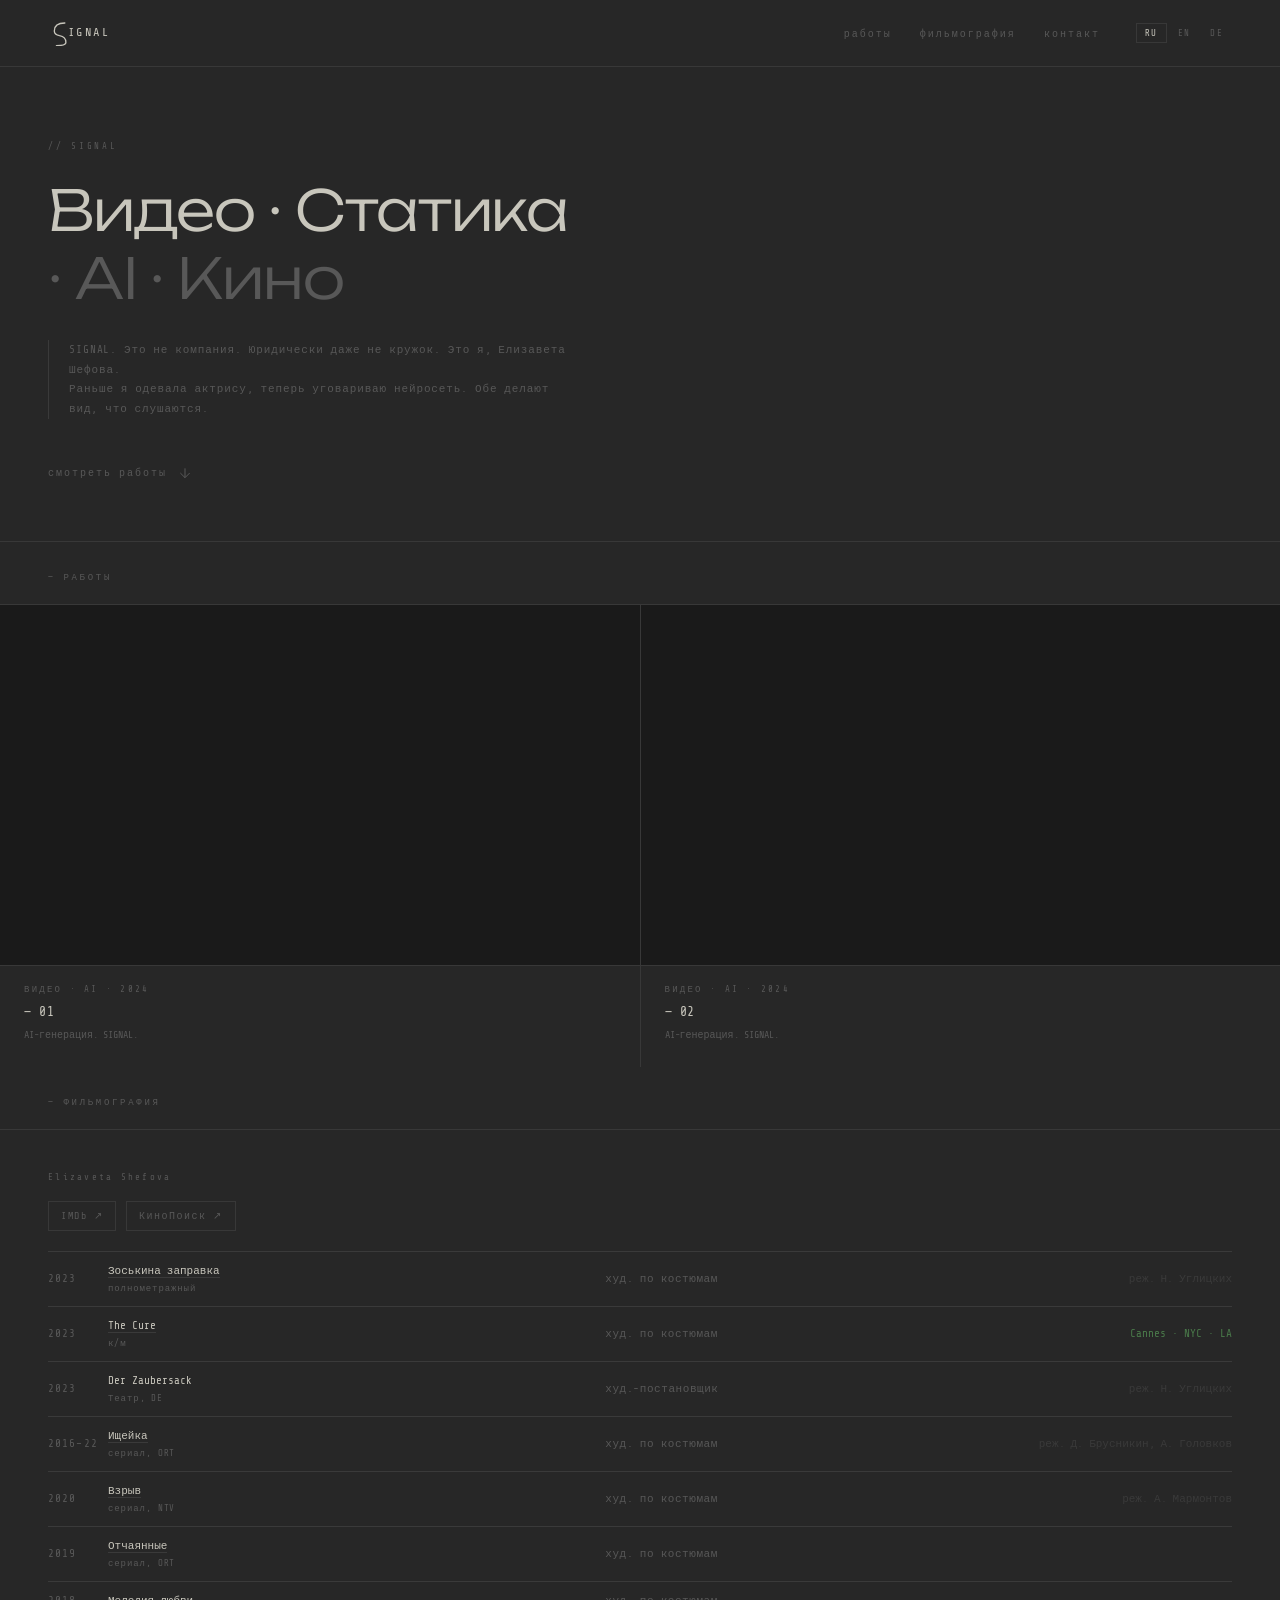
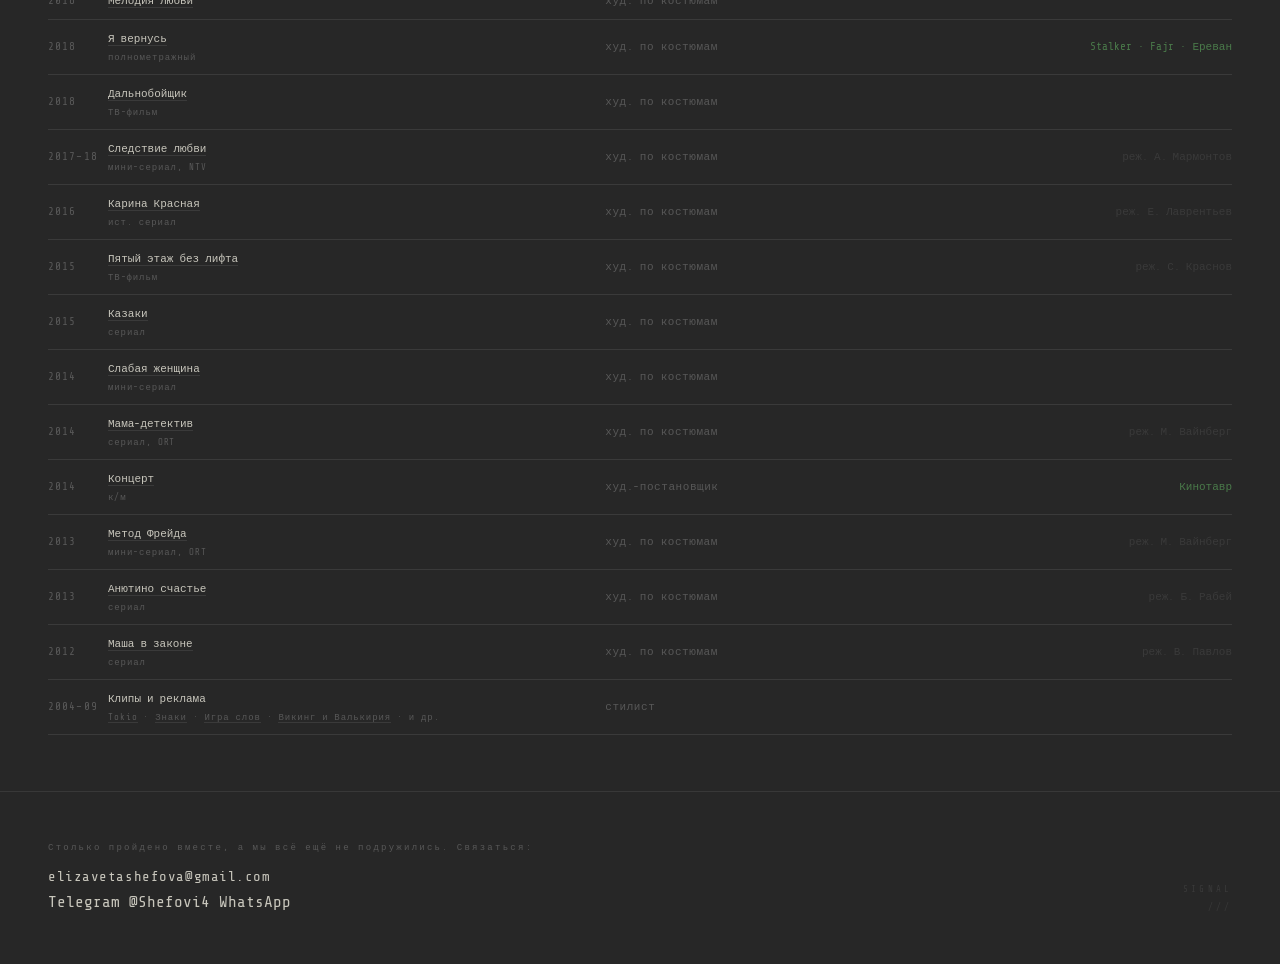
==== commit e1702d50: "Update index.html" ====
--- a/index.html
+++ b/index.html
@@ -41,7 +41,7 @@
     <div class="nav-right">
       <ul class="nav-links" id="nav-links" role="navigation" aria-label="Основная навигация">
         <li><a href="#works"   data-ru="работы"  data-en="works"   data-de="arbeiten">работы</a></li>
-        <li><a href="#about"   data-ru="о нас"   data-en="about"   data-de="über uns">о нас</a></li>
+        <li><a href="#about"   data-ru="фильмография" data-en="filmography" data-de="Filmografie">фильмография</a></li>
         <li><a href="#contact" data-ru="контакт" data-en="contact" data-de="kontakt">контакт</a></li>
       </ul>
 
@@ -120,17 +120,12 @@
       </div>
     </section>
 
-    <section class="about" id="about" aria-label="О нас">
+    <section class="about" id="about" aria-label="Фильмография">
       <div class="section-label" id="label-about"></div>
       <div class="about-inner">
-        <p class="about-text"
-           data-ru="SIGNAL — Visual Development & AI-assisted Post-Production Support. Работаем с болью продакшна. Более 15 лет профессионального опыта в киноиндустрии."
-           data-en="SIGNAL — Visual Development & AI-assisted Post-Production Support. Working with production pain. 15+ years of professional film production experience."
-           data-de="SIGNAL — Visual Development & KI-gestützte Postproduktion. Wir arbeiten mit den Problemen der Produktion. Über 15 Jahre professionelle Erfahrung in der Filmproduktion.">
-        </p>
 
         <div class="film-section">
-          <div class="film-label">фильмография · Elizaveta Shefova</div>
+          <div class="film-label">Elizaveta Shefova</div>
           <div class="film-links">
             <a class="film-btn" href="https://www.imdb.com/name/nm13843572/" target="_blank" rel="noopener">IMDb ↗</a>
             <a class="film-btn" href="https://www.kinopoisk.ru/name/3715679/" target="_blank" rel="noopener" data-ru="КиноПоиск ↗" data-en="Kinopoisk ↗" data-de="Kinopoisk ↗">КиноПоиск ↗</a>
@@ -272,9 +267,13 @@
     <div class="contact-left">
       <div class="contact-label" id="label-contact"></div>
       <!-- EMAIL — меняй в обоих местах -->
-      <a href="mailto:signal13.received@gmail.com" class="contact-email">
-        signal13.received@gmail.com
+      <a href="mailto:elizavetashefova@gmail.com" class="contact-email">
+        elizavetashefova@gmail.com
       </a>
+      <div class="contact-links">
+        <a href="https://t.me/Shefovi4" target="_blank" rel="noopener">Telegram @Shefovi4</a>
+        <a href="https://wa.me/4915773677955" target="_blank" rel="noopener">WhatsApp</a>
+      </div>
     </div>
     <div class="signal-end">SIGNAL<br><span class="slashes">///</span></div>
   </footer>
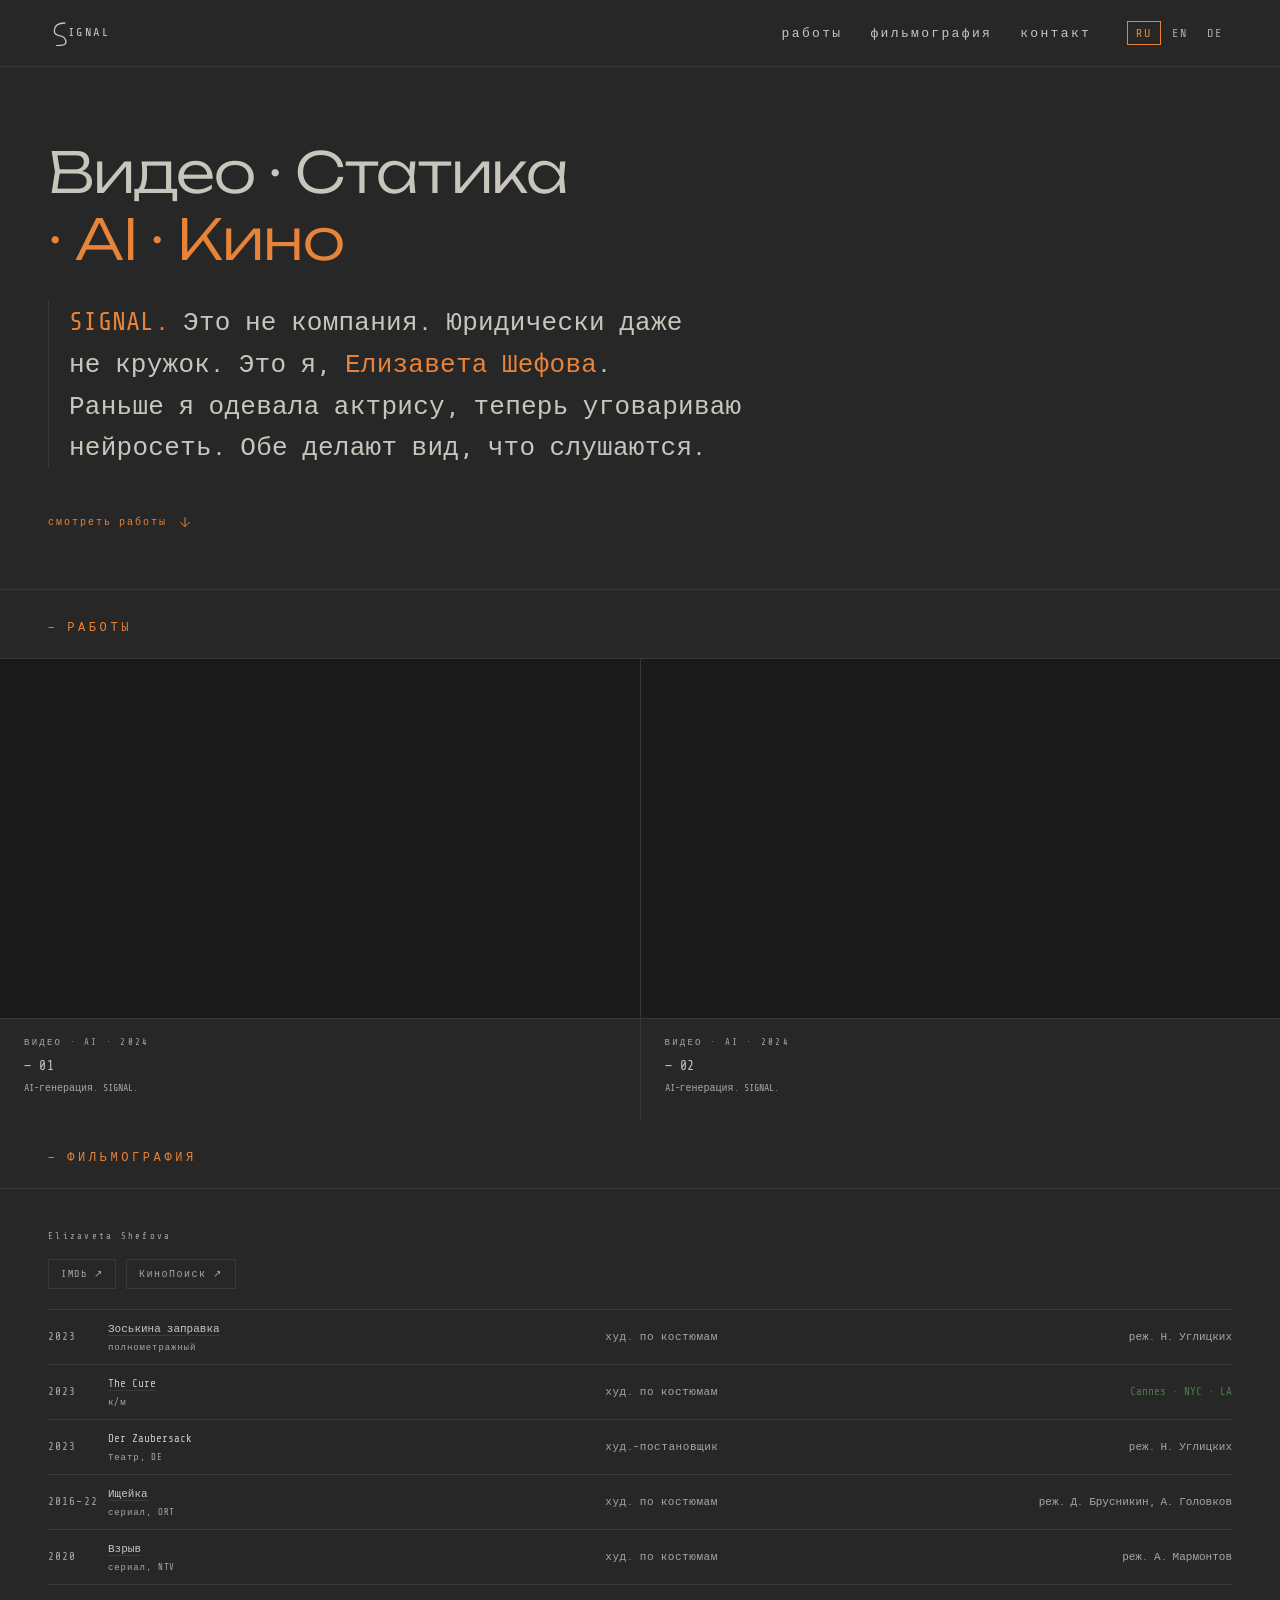
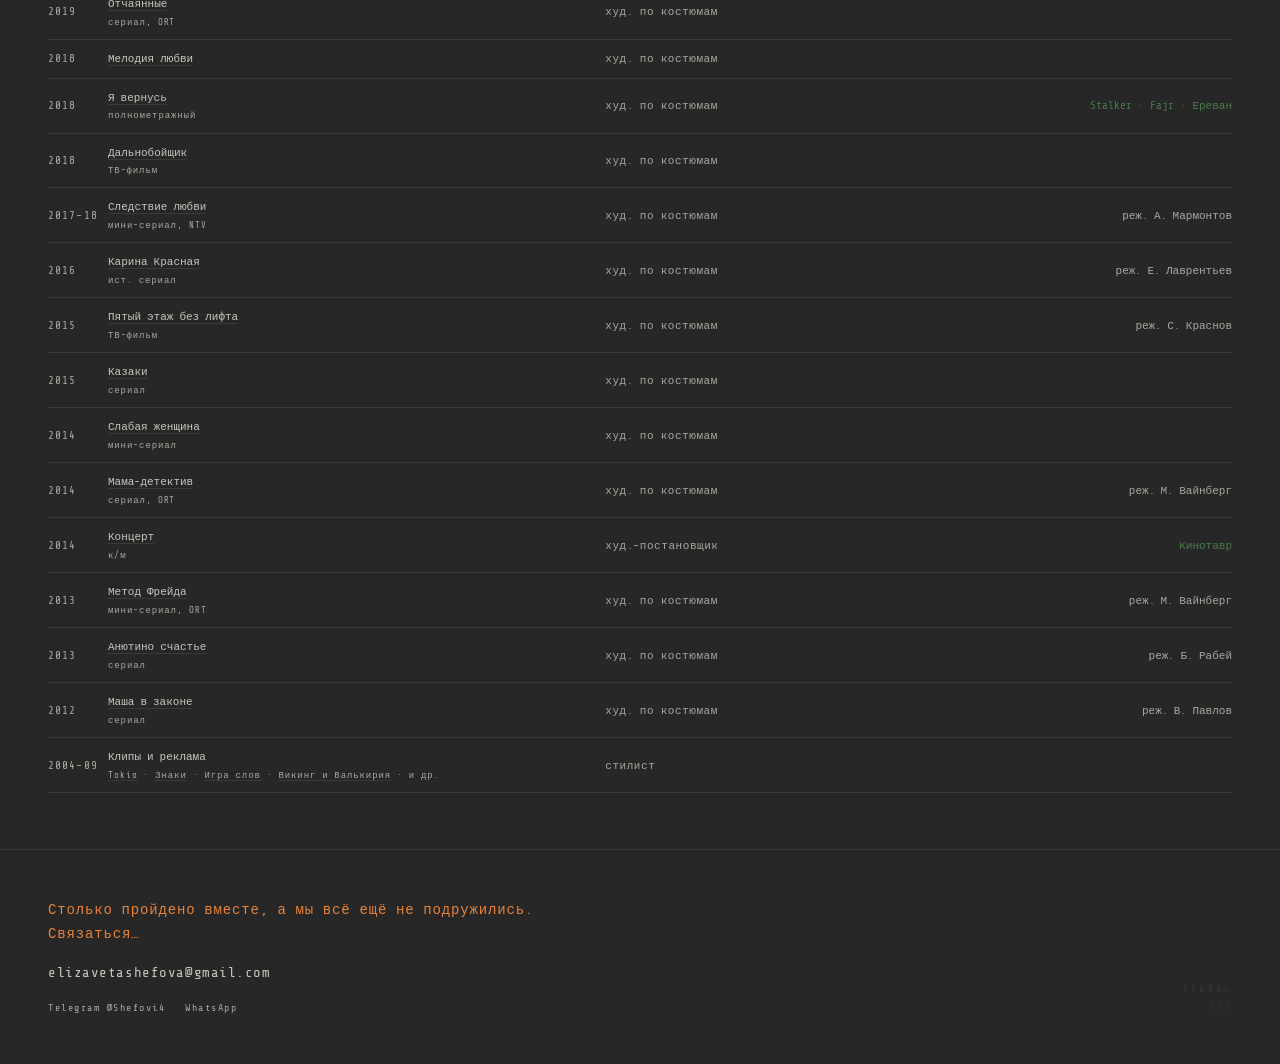
==== commit e0306046: "Add files via upload" ====
--- a/index.html
+++ b/index.html
@@ -5,13 +5,13 @@
   <meta name="viewport" content="width=device-width, initial-scale=1.0">
 
   <!-- SEO -->
-  <title>SIGNAL — Creative Collective</title>
-  <meta name="description" content="SIGNAL — творческий коллектив. Видео, статика, интеграция ИИ в кино. Creative collective. Video production, AI in cinema.">
-  <meta name="keywords" content="signal, видео, AI, кино, creative collective, film, video production, AI cinema">
+  <title>SIGNAL — Elizaveta Shefova</title>
+  <meta name="description" content="Елизавета Шефова — художник по костюмам и постановщик, кино и ИИ. Costume & production designer, film and AI.">
+  <meta name="keywords" content="Elizaveta Shefova, costume designer, production designer, film, AI, SIGNAL, костюм, кино">
   <meta name="author" content="Elizaveta Shefova">
 
   <!-- Open Graph — превью ссылки в мессенджерах -->
-  <meta property="og:title" content="SIGNAL — Creative Collective">
+  <meta property="og:title" content="SIGNAL — Elizaveta Shefova">
   <meta property="og:description" content="AI was going to replace us anyway. We said hi first. Signal received.">
   <meta property="og:type" content="website">
   <!-- og:image — добавь свою картинку в assets/og.jpg (1200x630px) -->
@@ -60,7 +60,6 @@
   <main>
 
     <section class="hero" id="hero">
-      <div class="hero-tag">// SIGNAL</div>
       <h1 class="hero-title" id="hero-title">
         <!-- Текст подставляется из JS -->
       </h1>
--- a/style.css
+++ b/style.css
@@ -17,7 +17,8 @@
   --bg2:    #202020;
   --line:   #383838;
   --text:   #c8c6bc;
-  --muted:  #585858;
+  --muted:  #a9a79d;
+  --accent: #E8833A;
   --dim:    #3a3a3a;
   --fest:   #4a7a4a;
 
@@ -86,9 +87,9 @@
 }
 
 .nav-links a {
-  font-size: 10px;
-  letter-spacing: 0.2em;
-  color: var(--muted);
+  font-size: 13px;
+  letter-spacing: 0.18em;
+  color: var(--text);
   transition: color 0.2s;
 }
 
@@ -102,7 +103,7 @@
 
 .lang-btn {
   font-family: var(--font-mono);
-  font-size: 9px;
+  font-size: 12px;
   letter-spacing: 0.15em;
   color: var(--muted);
   padding: 4px 8px;
@@ -111,11 +112,11 @@
 }
 
 .lang-btn.active {
-  color: var(--text);
-  border-color: var(--line);
-}
-
-.lang-btn:hover { color: var(--text); }
+  color: var(--accent);
+  border-color: var(--accent);
+}
+
+.lang-btn:hover { color: var(--accent); }
 
 /* ─── BURGER (мобильное меню) ─── */
 .burger {
@@ -194,9 +195,9 @@
 /* ─── SECTION LABEL ─── */
 .section-label {
   padding: 28px 48px 20px;
-  font-size: 9px;
+  font-size: 12px;
   letter-spacing: 0.3em;
-  color: var(--muted);
+  color: var(--accent);
   border-bottom: 0.5px solid var(--line);
 }
 
@@ -301,7 +302,7 @@
 .f-title { color: var(--text); width: 42%; padding-right: 20px; }
 .f-sub   { display: block; font-size: 9px; color: var(--muted); margin-top: 2px; letter-spacing: 0.1em; }
 .f-role  { color: var(--muted); width: 28%; font-size: 10px; letter-spacing: 0.05em; }
-.f-note  { color: var(--dim); font-size: 10px; text-align: right; }
+.f-note  { color: var(--muted); font-size: 11px; text-align: right; }
 .f-note.fest { color: var(--fest); }
 
 /* ссылки в фильмографии */
@@ -430,7 +431,7 @@
 
 /* ─── HERO TITLE — кинематографичный ритм ─── */
 .hero-title em {
-  color: var(--muted);
+  color: var(--accent);
   font-style: normal;
   font-weight: 300;
 }
@@ -453,12 +454,12 @@
 
   /* hero на мобильном — чуть компактнее */
   .hero-title { font-size: clamp(22px, 7vw, 32px); }
-  .hero-quote { font-size: 10px; }
+  .hero-quote { font-size: 16px; }
 
   /* nav не ломается на узких экранах */
   .nav-right { gap: 12px; }
   .lang-switch { gap: 1px; }
-  .lang-btn { padding: 4px 6px; font-size: 8px; }
+  .lang-btn { padding: 4px 6px; font-size: 10px; }
 }
 
 /* ─── SCREEN READER ONLY ─── */
@@ -470,3 +471,40 @@
   clip: rect(0,0,0,0);
   border: 0;
 }
+
+/* ─── главный экран: текст о себе ─── */
+.hero-quote {
+  font-size: clamp(20px, 2.3vw, 26px);
+  color: var(--text);
+  letter-spacing: 0.01em;
+  line-height: 1.6;
+  max-width: 820px;
+  text-wrap: balance;
+}
+.hero-quote .hl { color: var(--accent); white-space: nowrap; }
+
+/* ─── контакты ─── */
+#label-contact {
+  color: var(--accent);
+  font-size: 14px;
+  letter-spacing: 0.06em;
+  line-height: 1.7;
+  max-width: 520px;
+  margin-bottom: 14px;
+}
+.contact-links { display: flex; gap: 20px; margin-top: 14px; }
+.contact-links a {
+  font-size: 10px;
+  letter-spacing: 0.15em;
+  color: var(--muted);
+  transition: color 0.2s;
+}
+.contact-links a:hover { color: var(--text); }
+
+/* ─── оранжевый акцент ─── */
+.hero-cta { color: var(--accent); }
+.hero-cta:hover { color: var(--text); }
+.nav-links a:hover, .film-btn:hover, .f-link:hover,
+.contact-email:hover, .contact-links a:hover { color: var(--accent); }
+
+.lang-btn:hover, .lang-btn.active:hover { color: var(--accent); }
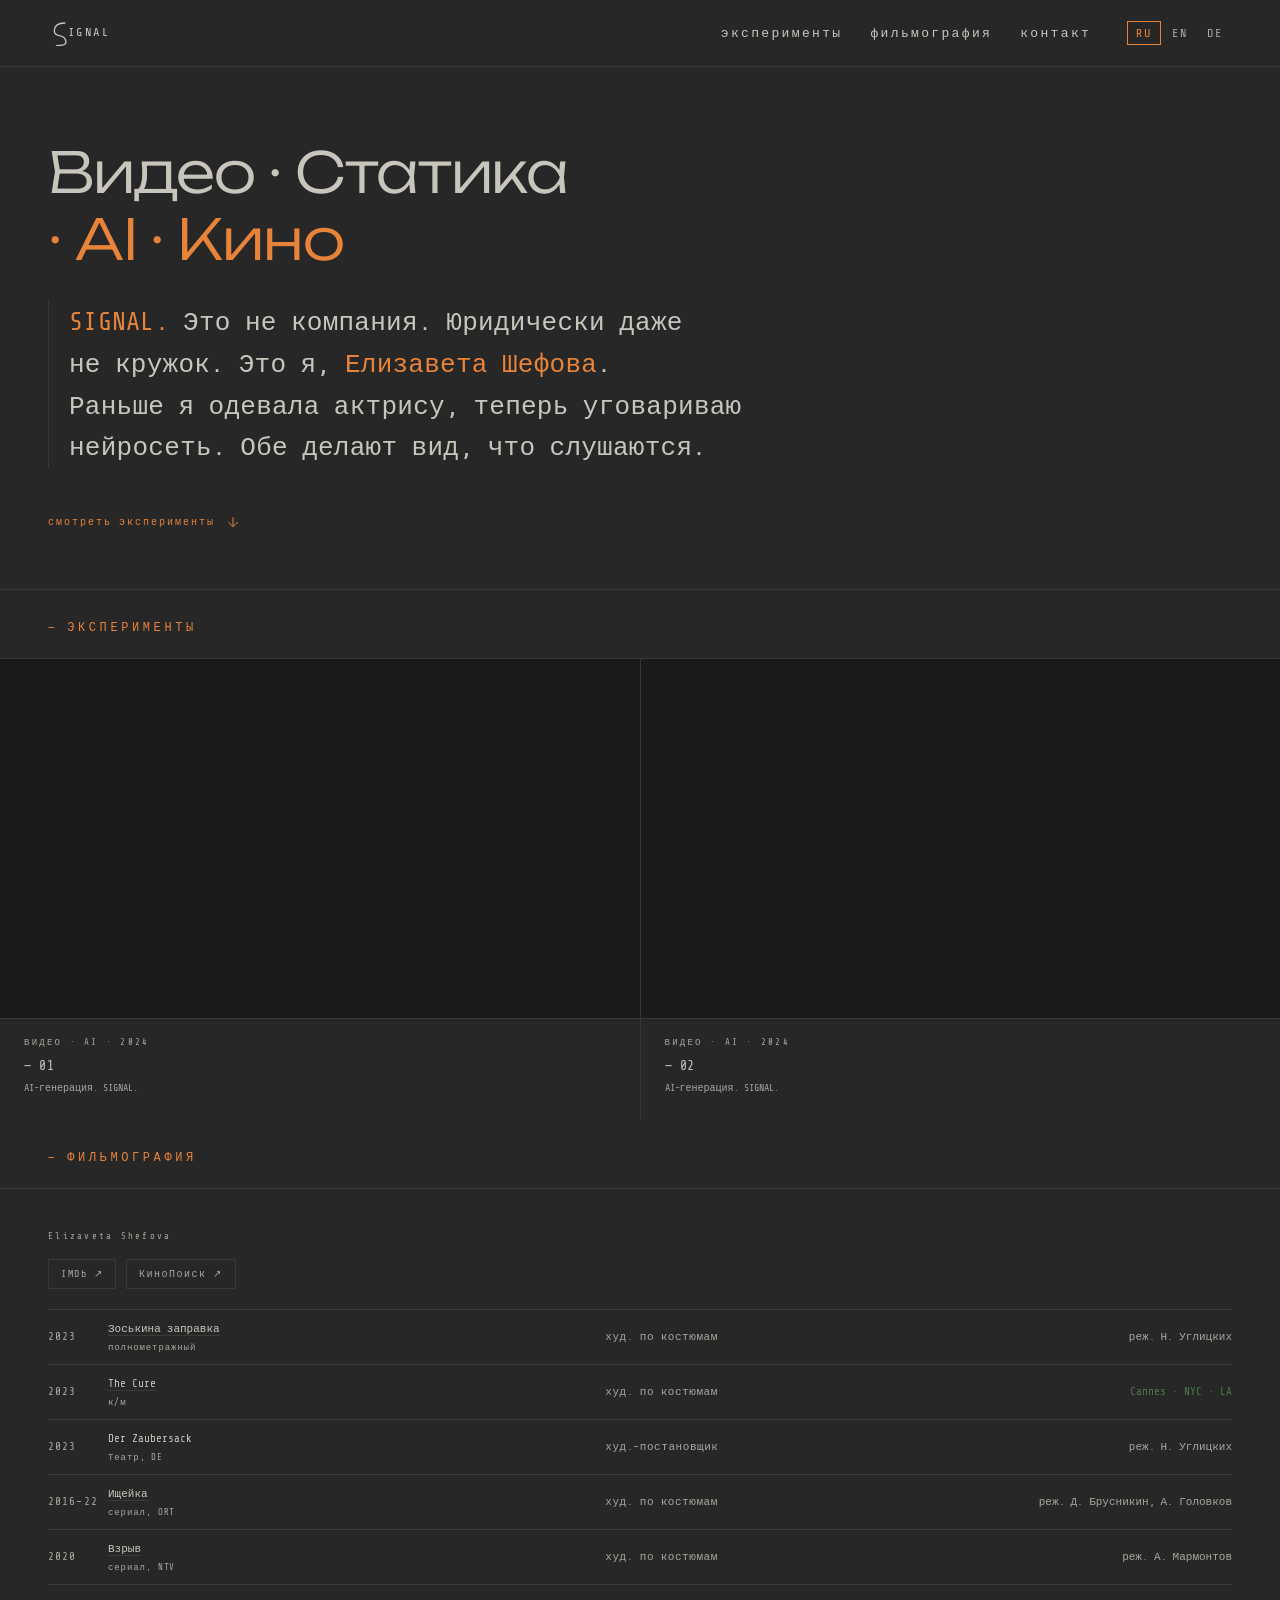
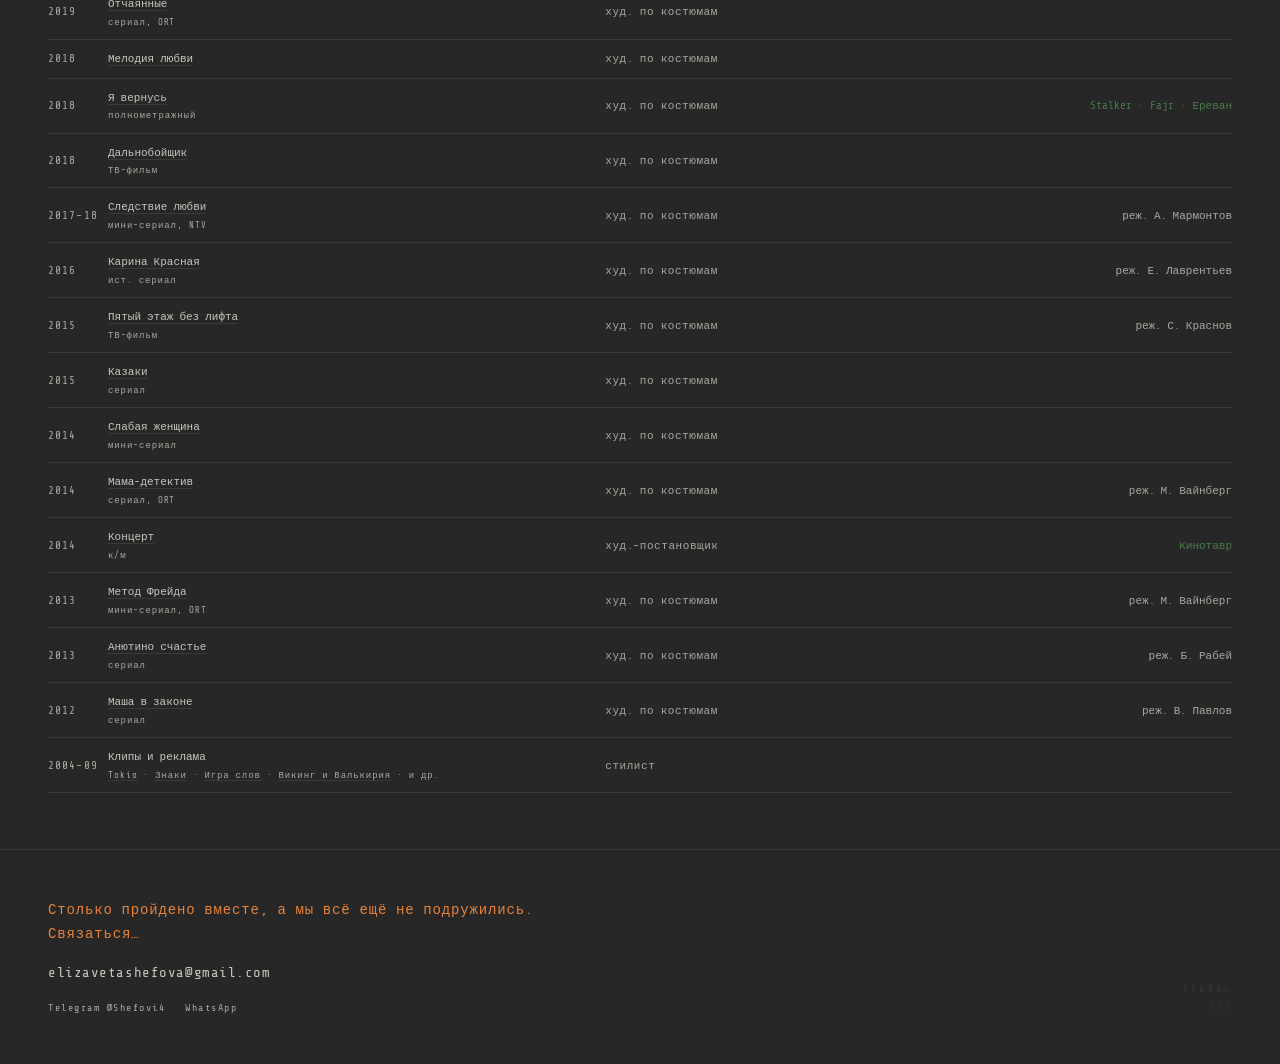
==== commit d918099c: "Add files via upload" ====
--- a/index.html
+++ b/index.html
@@ -40,7 +40,7 @@
 
     <div class="nav-right">
       <ul class="nav-links" id="nav-links" role="navigation" aria-label="Основная навигация">
-        <li><a href="#works"   data-ru="работы"  data-en="works"   data-de="arbeiten">работы</a></li>
+        <li><a href="#works"   data-ru="эксперименты"  data-en="experiments"   data-de="Experimente">эксперименты</a></li>
         <li><a href="#about"   data-ru="фильмография" data-en="filmography" data-de="Filmografie">фильмография</a></li>
         <li><a href="#contact" data-ru="контакт" data-en="contact" data-de="kontakt">контакт</a></li>
       </ul>
@@ -72,7 +72,7 @@
       </a>
     </section>
 
-    <section class="works" id="works" aria-label="Работы">
+    <section class="works" id="works" aria-label="Эксперименты">
       <div class="section-label" id="label-works"></div>
       <div class="works-grid">
 
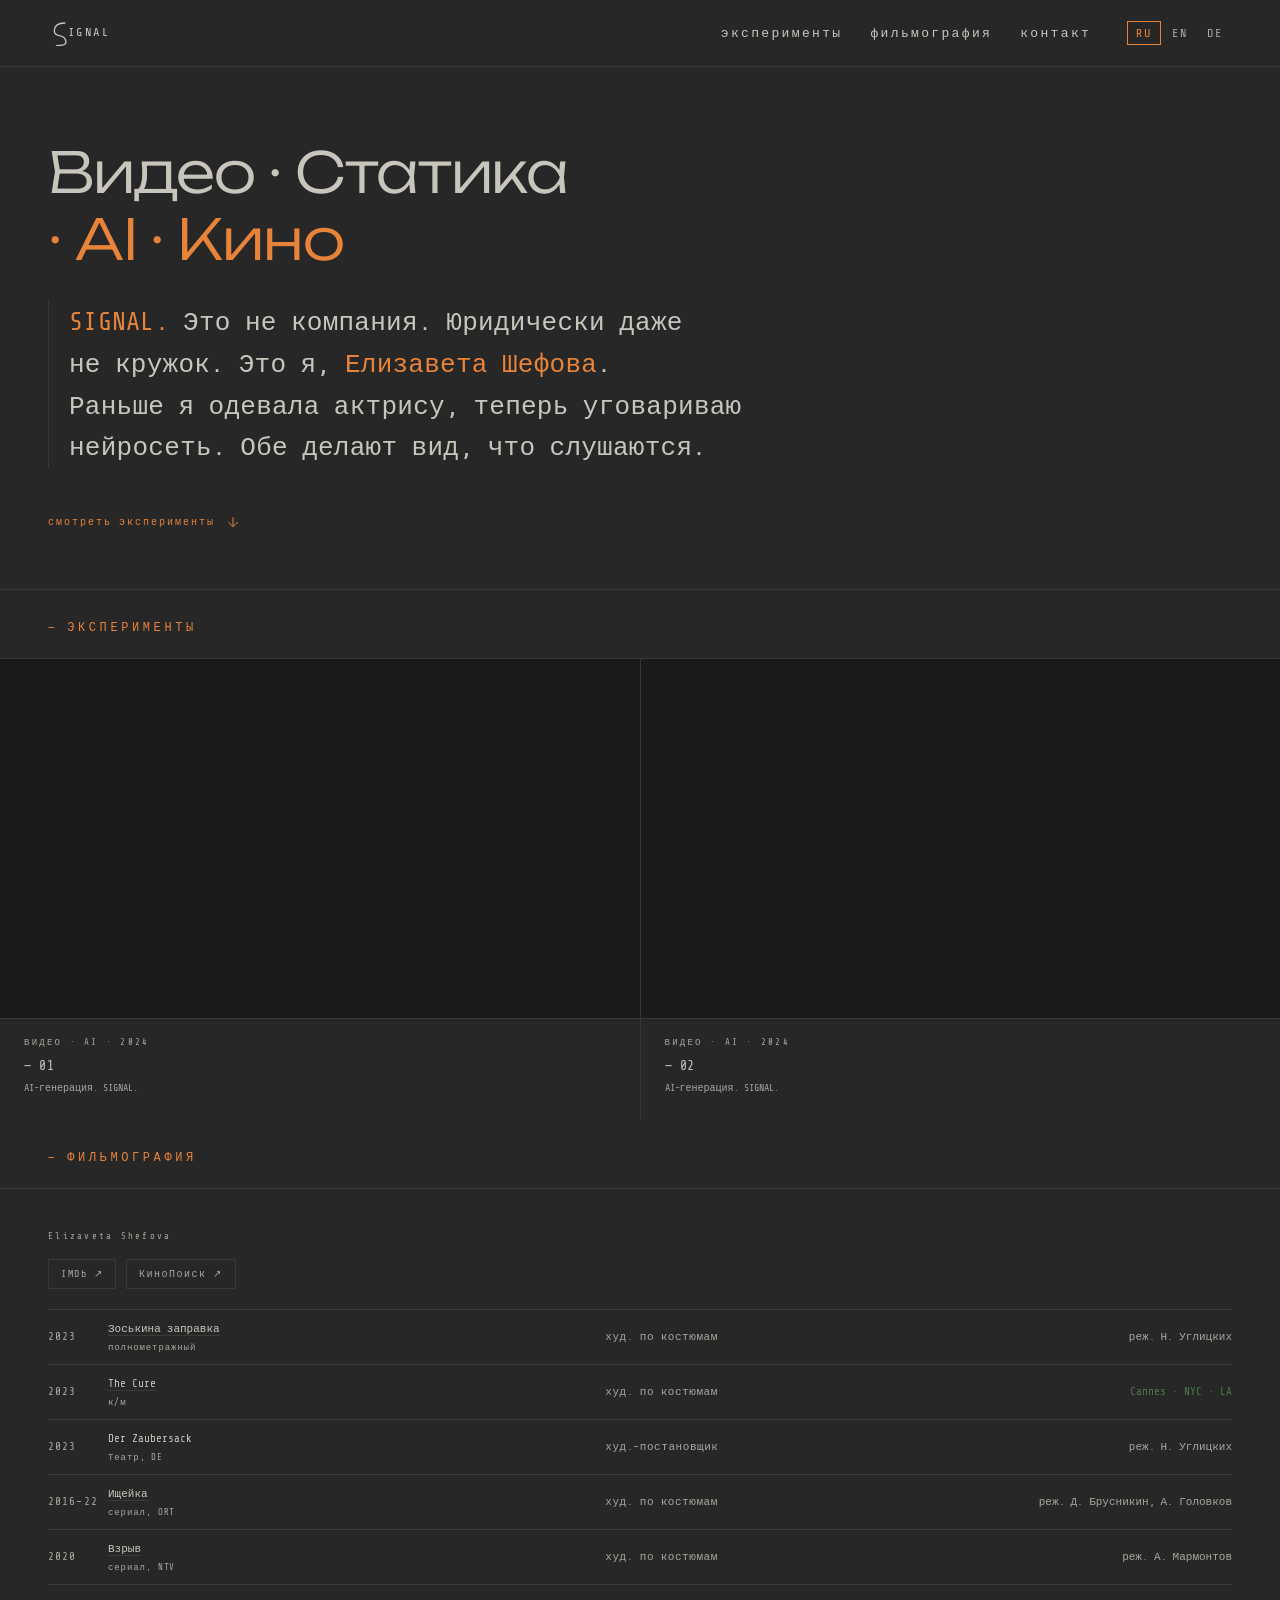
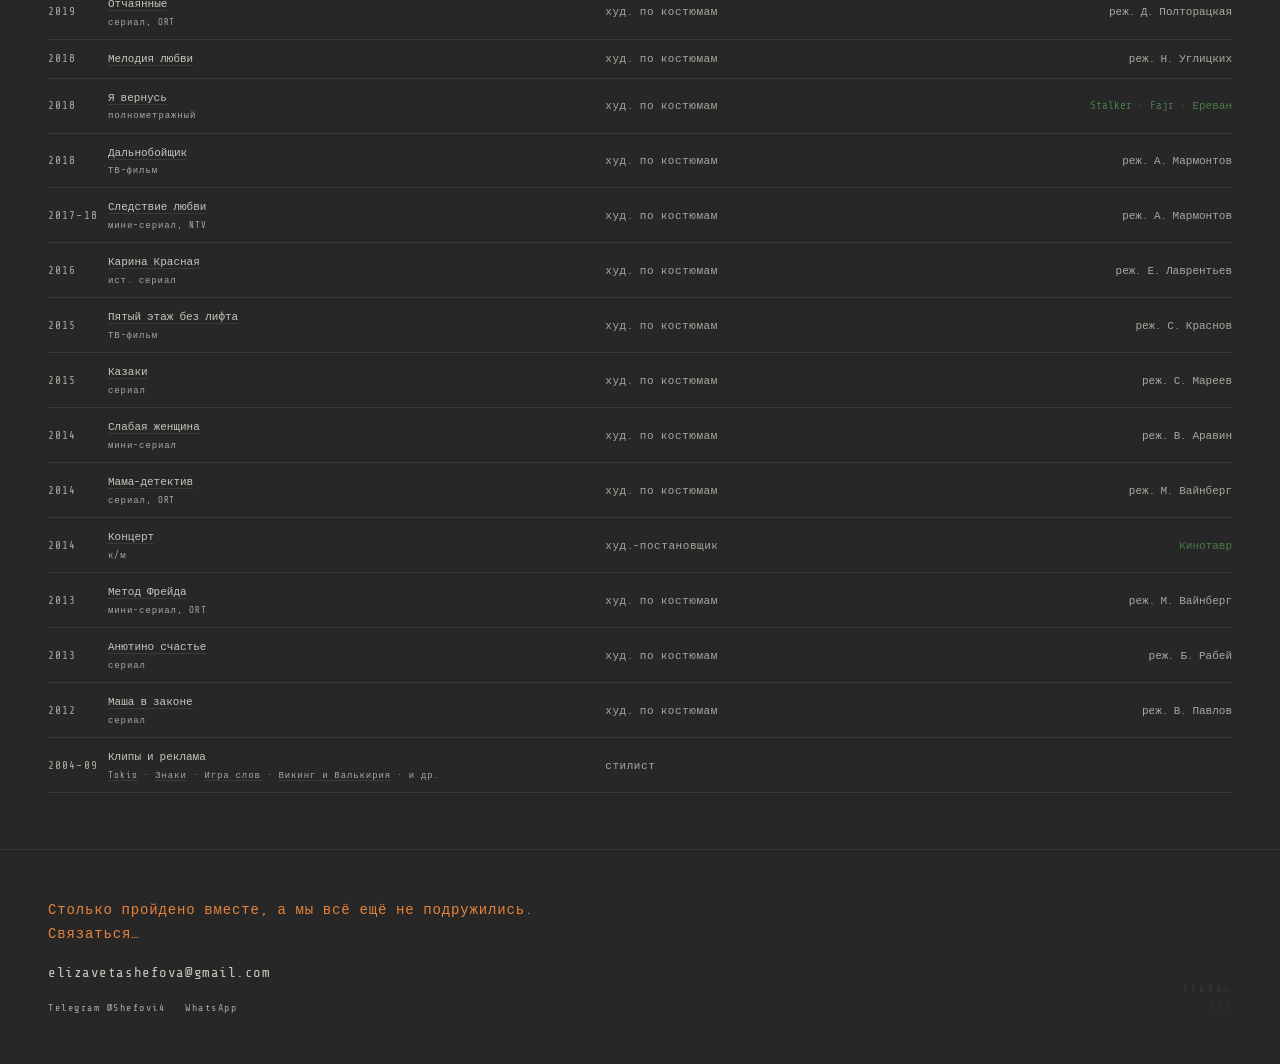
==== commit 528c78c9: "Add files via upload" ====
--- a/index.html
+++ b/index.html
@@ -168,13 +168,13 @@
                 <td class="f-year">2019</td>
                 <td class="f-title" data-ru="<a class='f-link' href='https://www.imdb.com/title/tt10254820/' target='_blank' rel='noopener'>Отчаянные</a> <span class='f-sub'>сериал, ORT</span>" data-en="<a class='f-link' href='https://www.imdb.com/title/tt10254820/' target='_blank' rel='noopener'>Otchayannye</a> <span class='f-sub'>TV series, ORT</span>" data-de="<a class='f-link' href='https://www.imdb.com/title/tt10254820/' target='_blank' rel='noopener'>Otchayannye</a> <span class='f-sub'>Serie, ORT</span>"><a class='f-link' href='https://www.imdb.com/title/tt10254820/' target='_blank' rel='noopener'>Отчаянные</a> <span class='f-sub'>сериал, ORT</span></td>
                 <td class="f-role" data-ru="худ. по костюмам" data-en="Costume Designer" data-de="Kostümbildnerin">худ. по костюмам</td>
-                <td class="f-note"></td>
+                <td class="f-note" data-ru="реж. Д. Полторацкая" data-en="dir. D. Poltoratskaya" data-de="Regie: D. Poltoratskaya">реж. Д. Полторацкая</td>
               </tr>
               <tr>
                 <td class="f-year">2018</td>
                 <td class="f-title" data-ru="<a class='f-link' href='https://www.imdb.com/title/tt15296170/' target='_blank' rel='noopener'>Мелодия любви</a>" data-en="<a class='f-link' href='https://www.imdb.com/title/tt15296170/' target='_blank' rel='noopener'>Melodiya lyubvi</a>" data-de="<a class='f-link' href='https://www.imdb.com/title/tt15296170/' target='_blank' rel='noopener'>Melodiya lyubvi</a>"><a class='f-link' href='https://www.imdb.com/title/tt15296170/' target='_blank' rel='noopener'>Мелодия любви</a></td>
                 <td class="f-role" data-ru="худ. по костюмам" data-en="Costume Designer" data-de="Kostümbildnerin">худ. по костюмам</td>
-                <td class="f-note"></td>
+                <td class="f-note" data-ru="реж. Н. Углицких" data-en="dir. N. Uglitskikh" data-de="Regie: N. Uglitskikh">реж. Н. Углицких</td>
               </tr>
               <tr>
                 <td class="f-year">2018</td>
@@ -186,7 +186,7 @@
                 <td class="f-year">2018</td>
                 <td class="f-title" data-ru="<a class='f-link' href='https://www.imdb.com/title/tt10908802/' target='_blank' rel='noopener'>Дальнобойщик</a> <span class='f-sub'>ТВ-фильм</span>" data-en="<a class='f-link' href='https://www.imdb.com/title/tt10908802/' target='_blank' rel='noopener'>Dalnoboyshchik</a> <span class='f-sub'>TV movie</span>" data-de="<a class='f-link' href='https://www.imdb.com/title/tt10908802/' target='_blank' rel='noopener'>Dalnoboyshchik</a> <span class='f-sub'>TV-Film</span>"><a class='f-link' href='https://www.imdb.com/title/tt10908802/' target='_blank' rel='noopener'>Дальнобойщик</a> <span class='f-sub'>ТВ-фильм</span></td>
                 <td class="f-role" data-ru="худ. по костюмам" data-en="Costume Designer" data-de="Kostümbildnerin">худ. по костюмам</td>
-                <td class="f-note"></td>
+                <td class="f-note" data-ru="реж. А. Мармонтов" data-en="dir. A. Marmontov" data-de="Regie: A. Marmontov">реж. А. Мармонтов</td>
               </tr>
               <tr>
                 <td class="f-year">2017–18</td>
@@ -210,13 +210,13 @@
                 <td class="f-year">2015</td>
                 <td class="f-title" data-ru="<a class='f-link' href='https://www.imdb.com/title/tt4787006/' target='_blank' rel='noopener'>Казаки</a> <span class='f-sub'>сериал</span>" data-en="<a class='f-link' href='https://www.imdb.com/title/tt4787006/' target='_blank' rel='noopener'>Kazaki</a> <span class='f-sub'>TV series</span>" data-de="<a class='f-link' href='https://www.imdb.com/title/tt4787006/' target='_blank' rel='noopener'>Kazaki</a> <span class='f-sub'>Serie</span>"><a class='f-link' href='https://www.imdb.com/title/tt4787006/' target='_blank' rel='noopener'>Казаки</a> <span class='f-sub'>сериал</span></td>
                 <td class="f-role" data-ru="худ. по костюмам" data-en="Costume Designer" data-de="Kostümbildnerin">худ. по костюмам</td>
-                <td class="f-note"></td>
+                <td class="f-note" data-ru="реж. С. Мареев" data-en="dir. S. Mareev" data-de="Regie: S. Mareev">реж. С. Мареев</td>
               </tr>
               <tr>
                 <td class="f-year">2014</td>
                 <td class="f-title" data-ru="<a class='f-link' href='https://www.imdb.com/title/tt12264542/' target='_blank' rel='noopener'>Слабая женщина</a> <span class='f-sub'>мини-сериал</span>" data-en="<a class='f-link' href='https://www.imdb.com/title/tt12264542/' target='_blank' rel='noopener'>Slabaya zhenshchina</a> <span class='f-sub'>Mini-series</span>" data-de="<a class='f-link' href='https://www.imdb.com/title/tt12264542/' target='_blank' rel='noopener'>Slabaya zhenshchina</a> <span class='f-sub'>Miniserie</span>"><a class='f-link' href='https://www.imdb.com/title/tt12264542/' target='_blank' rel='noopener'>Слабая женщина</a> <span class='f-sub'>мини-сериал</span></td>
                 <td class="f-role" data-ru="худ. по костюмам" data-en="Costume Designer" data-de="Kostümbildnerin">худ. по костюмам</td>
-                <td class="f-note"></td>
+                <td class="f-note" data-ru="реж. В. Аравин" data-en="dir. V. Aravin" data-de="Regie: V. Aravin">реж. В. Аравин</td>
               </tr>
               <tr>
                 <td class="f-year">2014</td>
